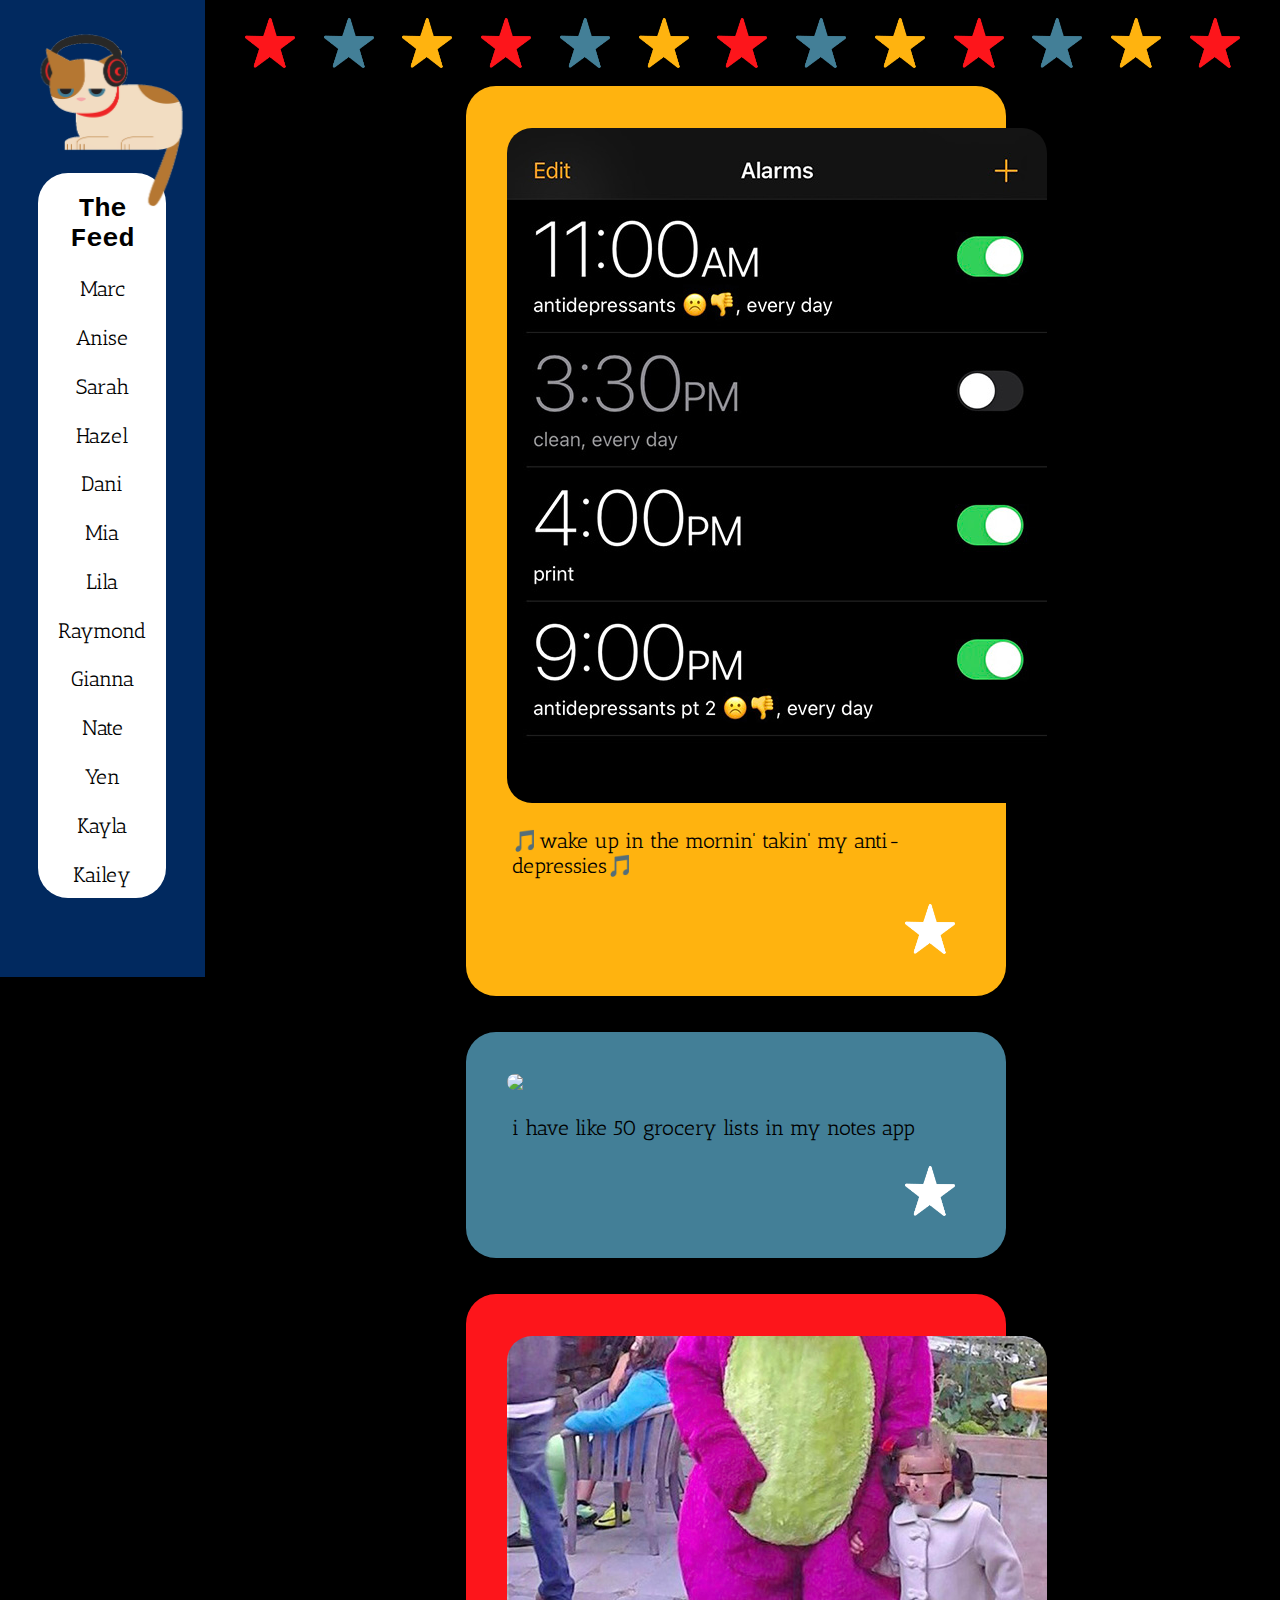
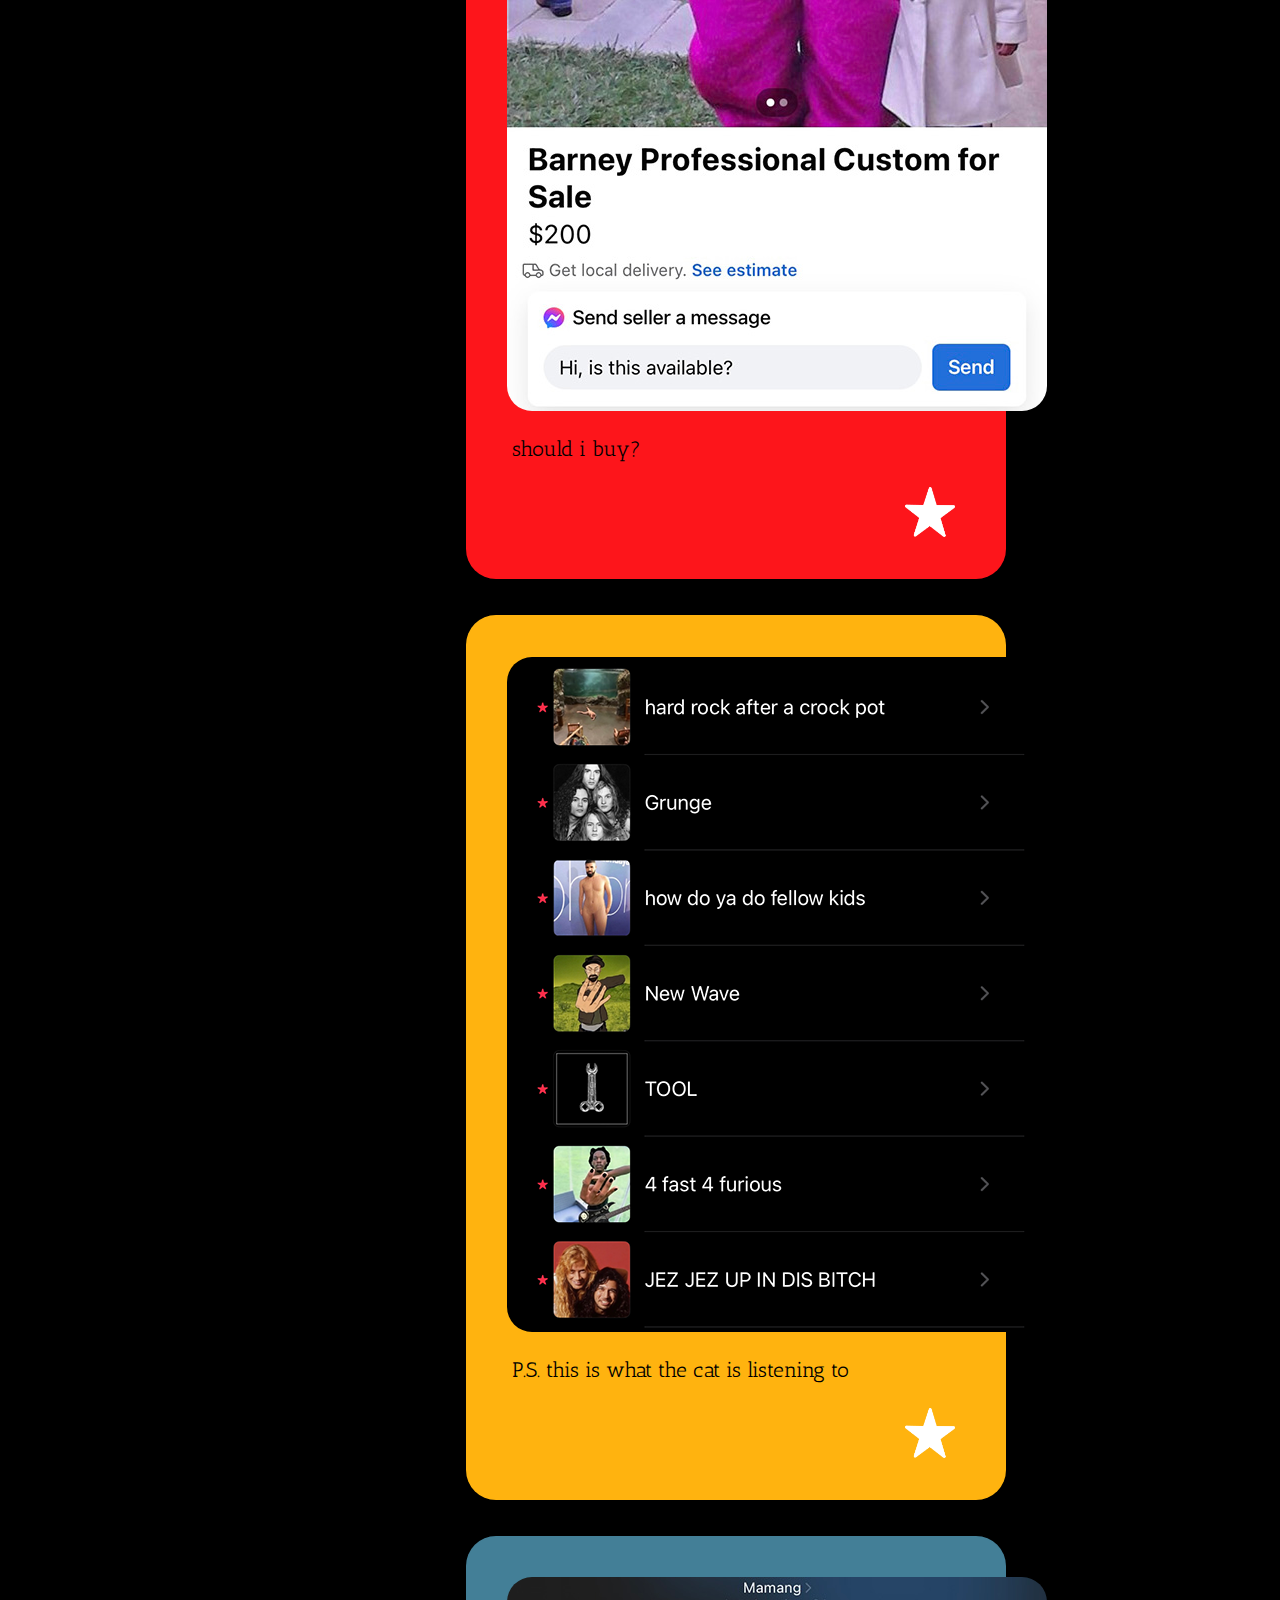
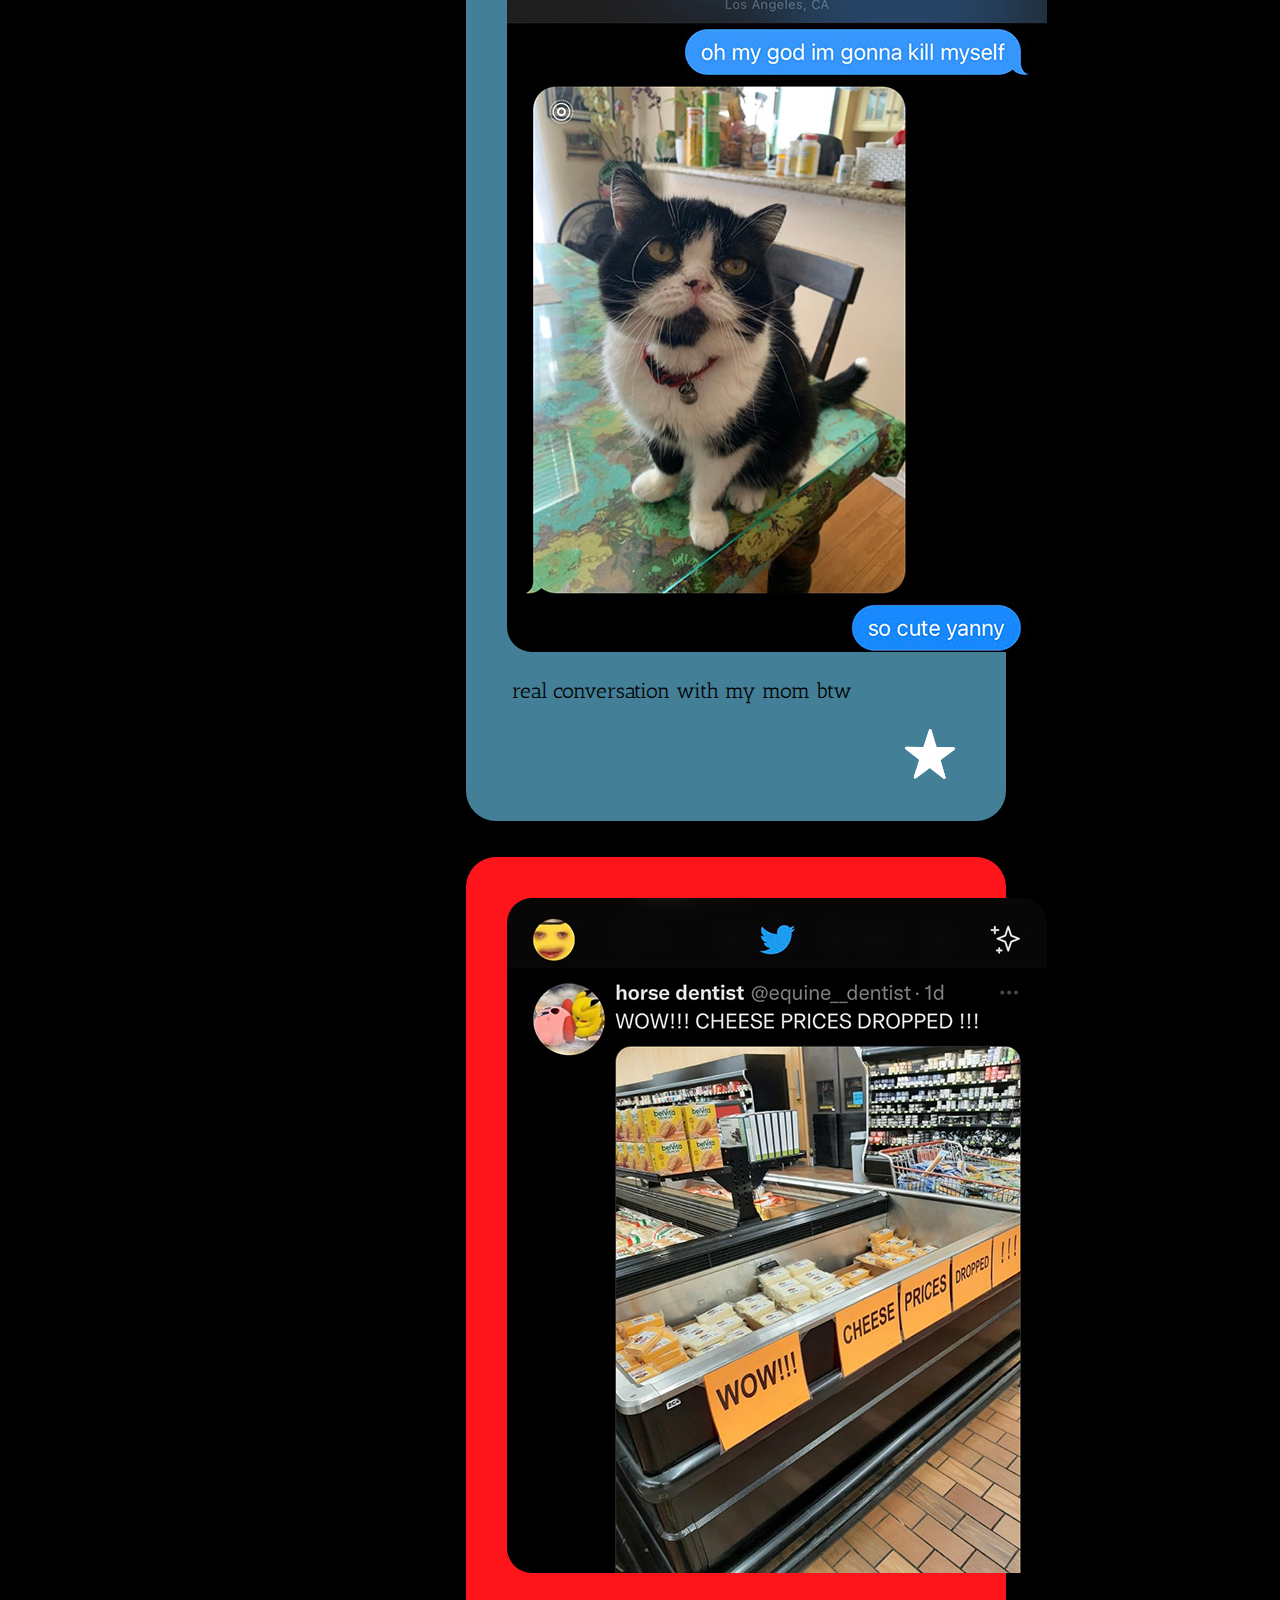
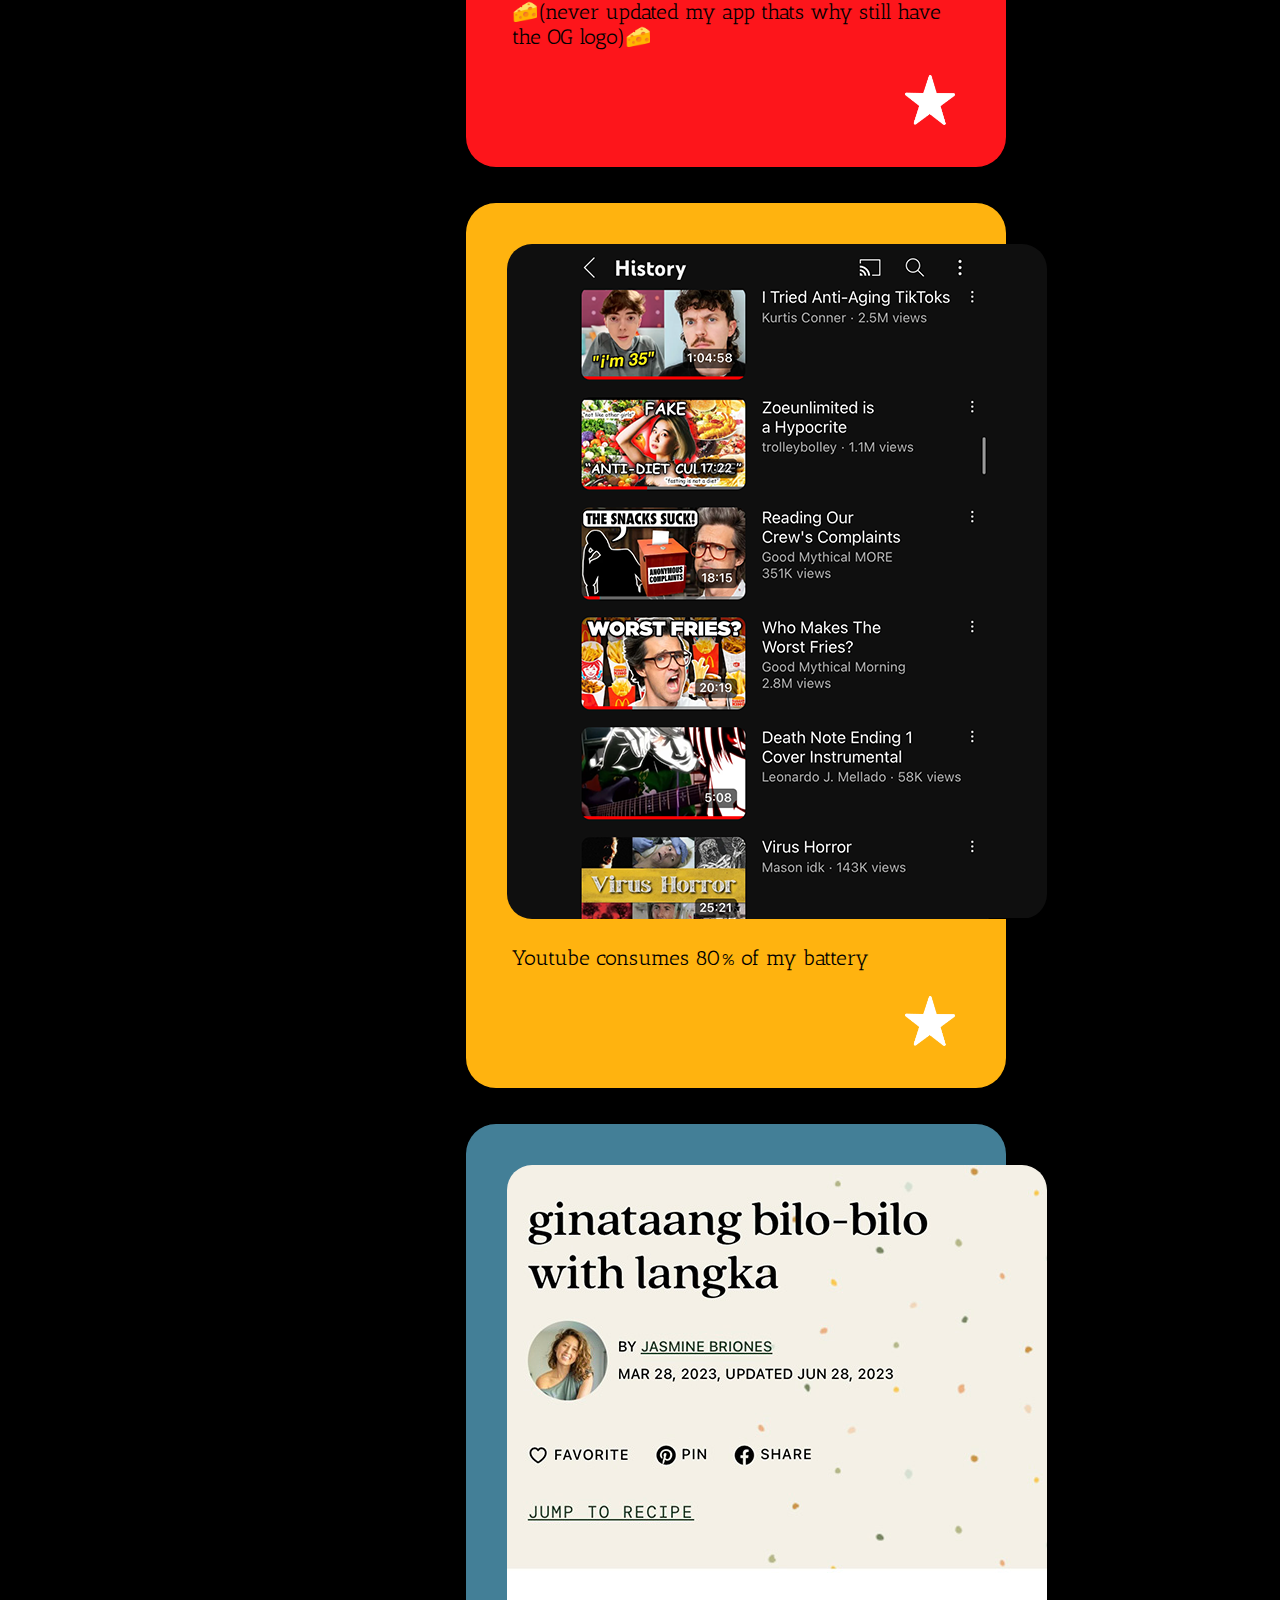
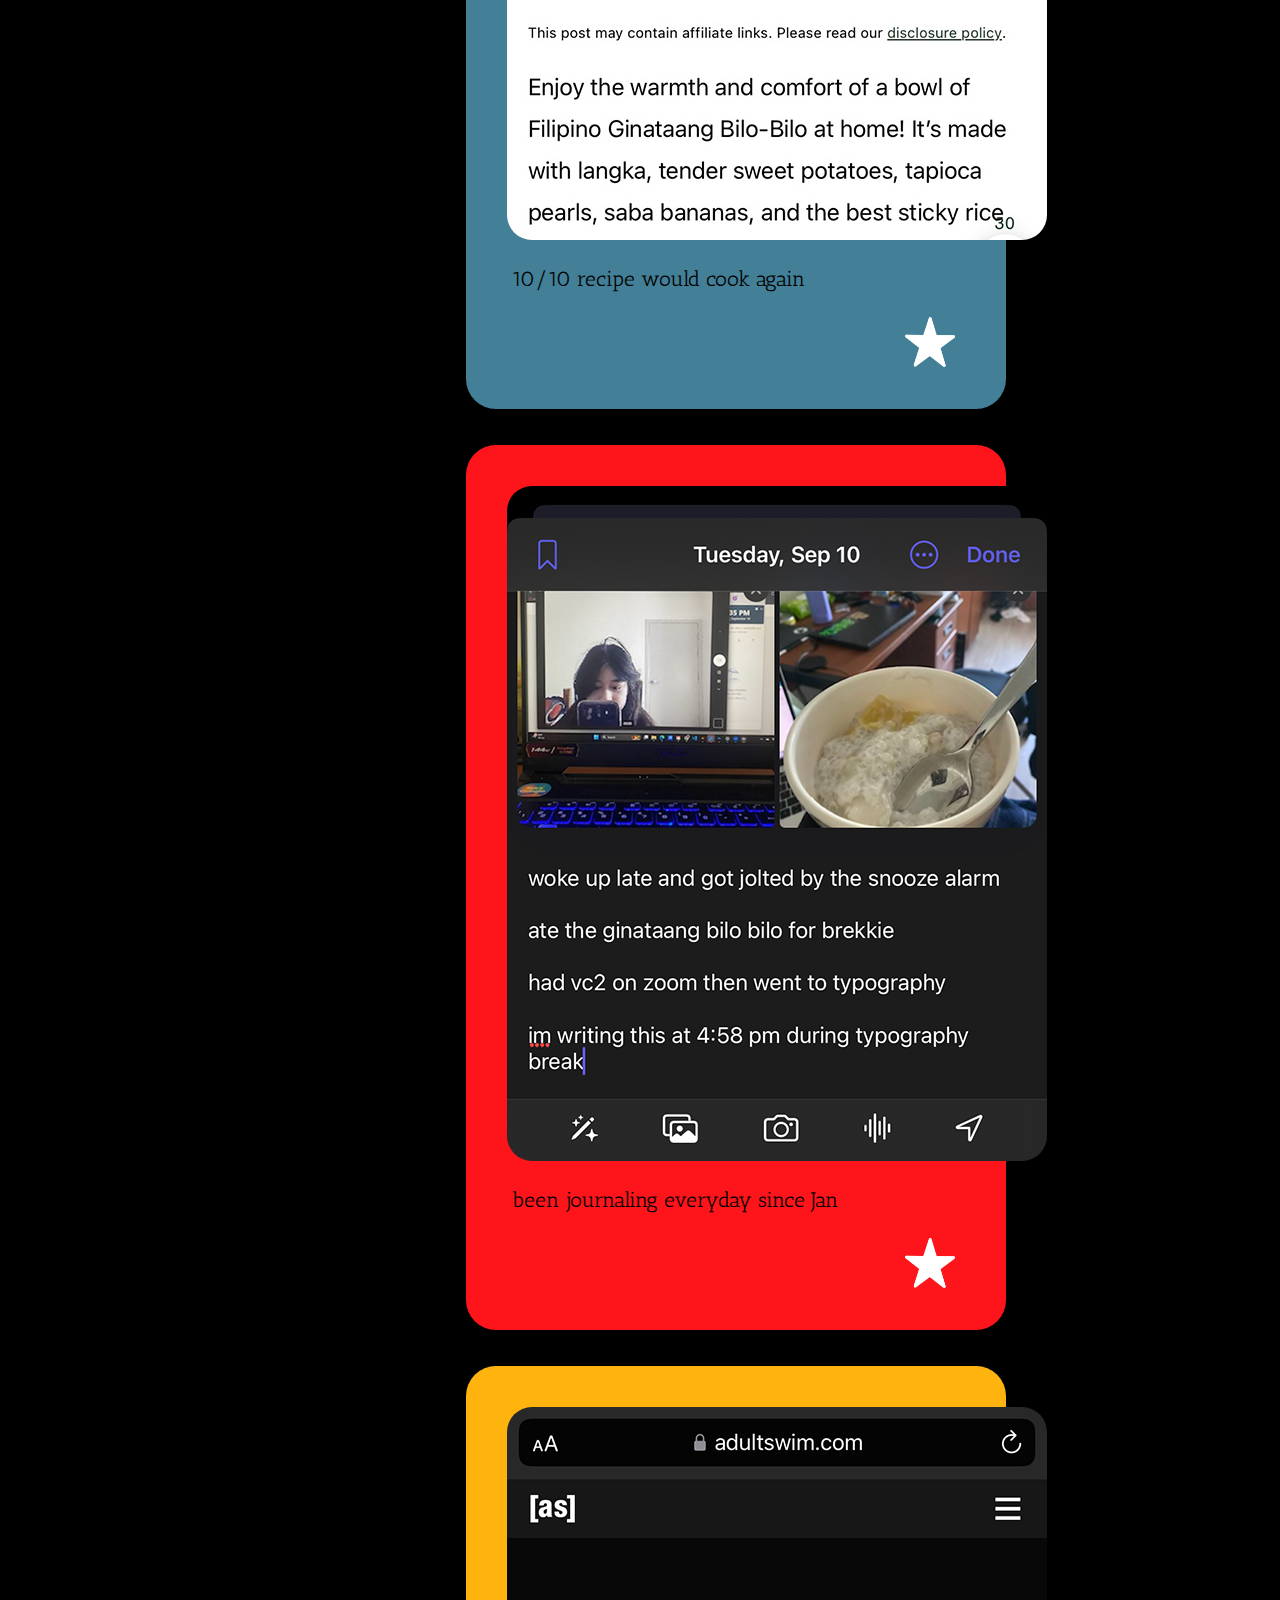
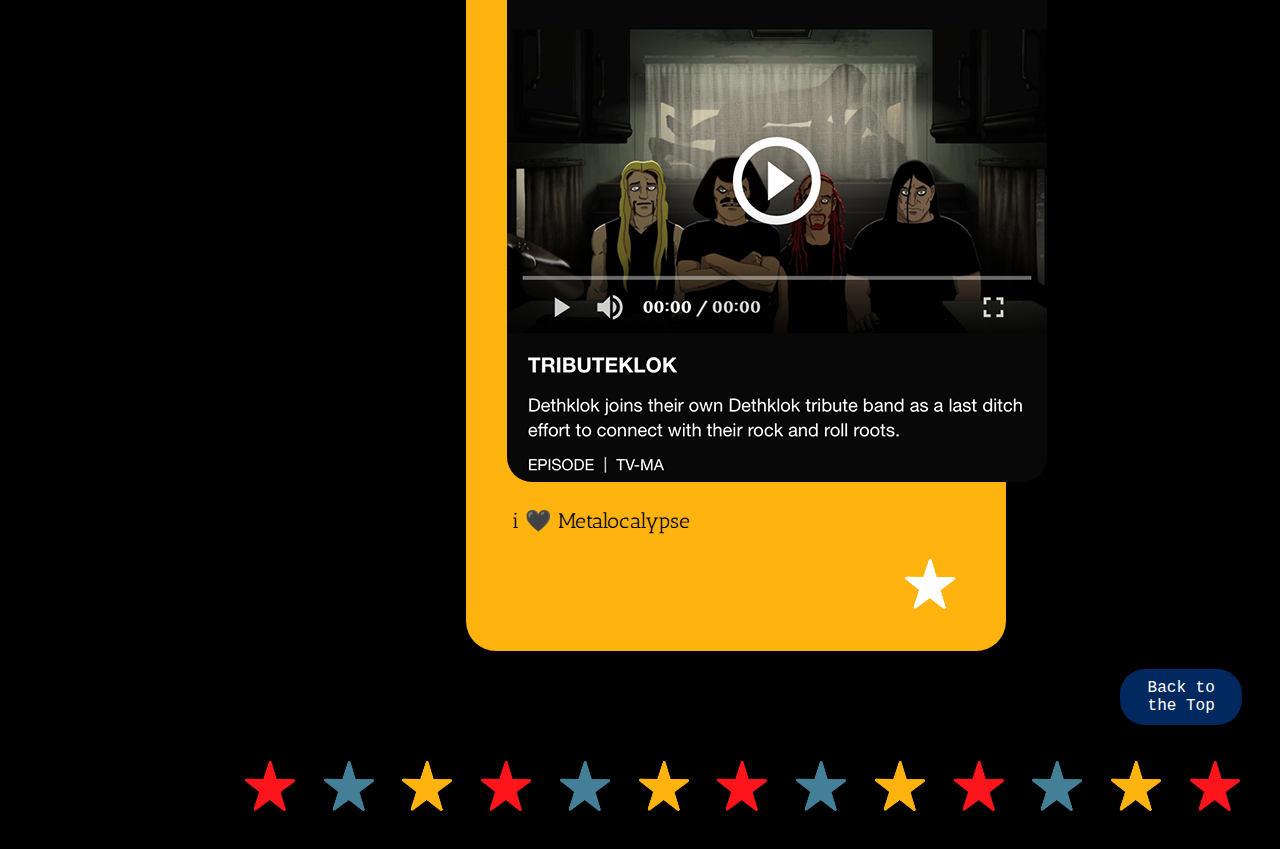
==== thefeed.html @ b9586871 "first commit" ====
<!DOCTYPE html>
<!--[if lt IE 7]>      <html class="no-js lt-ie9 lt-ie8 lt-ie7"> <![endif]-->
<!--[if IE 7]>         <html class="no-js lt-ie9 lt-ie8"> <![endif]-->
<!--[if IE 8]>         <html class="no-js lt-ie9"> <![endif]-->
<!--[if gt IE 8]>      <html class="no-js"> <!--<![endif]-->
<html>
    <head>
        <meta charset="utf-8">
        <meta http-equiv="X-UA-Compatible" content="IE=edge">
        <title>Welcome to the Feed</title>
        <meta name="The Feed Website by Catie" content="">
        <meta name="viewport" content="width=device-width, initial-scale=1">
        <link rel="stylesheet" href="css/style.css">
    </head>
    <body>
        <!-- [if lt IE 7]>
            <p class="browsehappy">You are using an <strong>outdated</strong> browser. Please <a href="#">upgrade your browser</a> to improve your experience.</p>
        <![endif] -->

<!-- TWEAK AND THEN ZIP UP ROOT FOLDER AND EMAIL -->

        <nav>
        <div class="logo">
            <a href="index.html">
            <img src="./img/cat-gif1.gif" width="200px"> 
            <!-- WHY ARE YOU CLIPPED -->
            </a>
        </div>
            <div class="navtext">
                <h1>The Feed</h1>
                <p>Marc</p>
                <p>Anise</p>
                <p>Sarah</p>
                <p>Hazel</p>
                <p>Dani</p>
                <p>Mia</p>
                <p>Lila</p>
                <p>Raymond</p>
                <p>Gianna</p>
                <p>Nate</p>
                <p>Yen</p>
                <p>Kayla</p>
                <p>Kailey</p>
            </div>
            
        </nav>
    <br>
        <header>
            <img src="img/redstar.png" class="stars2" width="50px" height="50px">
            <img src="img/bluestar.png" class="stars2" width="50px" height="50px">
            <img src="img/yellowstar.png" class="stars2" width="50px" height="50px">
            <img src="img/redstar.png" class="stars2" width="50px" height="50px">
            <img src="img/bluestar.png" class="stars2" width="50px" height="50px">
            <img src="img/yellowstar.png" class="stars2" width="50px" height="50px">
            <img src="img/redstar.png" class="stars2" width="50px" height="50px">
            <img src="img/bluestar.png" class="stars2" width="50px" height="50px">
            <img src="img/yellowstar.png" class="stars2" width="50px" height="50px">
            <img src="img/redstar.png" class="stars2" width="50px" height="50px">
            <img src="img/bluestar.png" class="stars2" width="50px" height="50px">
            <img src="img/yellowstar.png" class="stars2" width="50px" height="50px">
            <img src="img/redstar.png" class="stars2" width="50px" height="50px">
        </header>

    
    <br>

        <main>
            
                <section class="alarms">
                    <img src="img/alarms.jpeg">
                    <p>🎵wake up in the mornin' takin' my anti-depressies🎵</p>
                    <img src="img/whitestar.png" class="whitestars">
                </section>
                <br>
                <br>
                <section class="notes">
                    <img src="img/notes.PNG"> 
                    <p>i have like 50 grocery lists in my notes app</p>
                    <img src="img/whitestar.png" class="whitestars">
                </section>
                <br>
                <br>    
                <section class="fb">
                    <img src="img/fb1.PNG">
                    <p>should i buy?</p>
                    <img src="img/whitestar.png" class="whitestars">
                </section>
                <br> 
                <br>   
                <section class="music">
                    <img src="img/music.PNG">
                    <p>P.S. this is what the cat is listening to</p>
                    <img src="img/whitestar.png" class="whitestars">
                </section>
                <br>
                <br>
                <section class="yaya">
                    <img src="img/yaya.jpg">
                    <p>real conversation with my mom btw</p>
                    <img src="img/whitestar.png" class="whitestars">
                </section>
                <br>
                <br>    
                <section class="twt">
                    <img src="img/twt.jpeg">
                    <p>🧀(never updated my app thats why still have the OG logo)🧀</p>
                    <img src="img/whitestar.png" class="whitestars">
                </section>
                <br>
                <br>
                <section class="yt">
                    <img src="img/yt.PNG">
                    <p>Youtube consumes 80% of my battery</p>
                    <img src="img/whitestar.png" class="whitestars">
                </section>
                <br>
                <br>
                <section class="recipe">
                    <img src="img/recipe.jpg">
                    <p>10/10 recipe would cook again</p>
                    <img src="img/whitestar.png" class="whitestars">
                </section>
                <br>
                <br>
                <section class="journal">
                    <img src="img/journal.PNG">
                    <p>been journaling everyday since Jan</p>
                    <img src="img/whitestar.png" class="whitestars" width="50px"height="50px">
                </section>
                <br>
                <br>
                <section class="dethklok">
                    <img src="img/dethklok.PNG">
                    <p>i 🖤 Metalocalypse</p>
                    <img src="img/whitestar.png" class="whitestars">
                </section>

        
        

        </main>
       
        <br>
        <a href="#top" class="topbutton"> Back to the Top</a>
        <br>
        <br>

        <footer>
            <img src="img/redstar.png" class="stars2" width="50px" height="50px">
            <img src="img/bluestar.png" class="stars2" width="50px" height="50px">
            <img src="img/yellowstar.png" class="stars2" width="50px" height="50px">
            <img src="img/redstar.png" class="stars2" width="50px" height="50px">
            <img src="img/bluestar.png" class="stars2" width="50px" height="50px">
            <img src="img/yellowstar.png" class="stars2" width="50px" height="50px">
            <img src="img/redstar.png" class="stars2" width="50px" height="50px">
            <img src="img/bluestar.png" class="stars2" width="50px" height="50px">
            <img src="img/yellowstar.png" class="stars2" width="50px" height="50px">
            <img src="img/redstar.png" class="stars2" width="50px" height="50px">
            <img src="img/bluestar.png" class="stars2" width="50px" height="50px">
            <img src="img/yellowstar.png" class="stars2" width="50px" height="50px">
            <img src="img/redstar.png" class="stars2" width="50px" height="50px">
        </footer>
        <br> -->
         -->
    </body>


</html>
---- css/style.css ----
@import url('https://fonts.googleapis.com/css2?family=Antic+Slab&display=swap');

@import url('https://fonts.googleapis.com/css2?family=Antic+Slab&family=Ubuntu+Mono:ital,wght@0,400;0,700;1,400;1,700&display=swap');

body{
    background-color: black;
    margin: 0 auto;
    max-width: 100%;
}

main{
    margin-left: 25%;
    max-width: 65%;
    display: flex;
    flex-direction: column;
    justify-content: space-around;
    align-items: center;
}

h1{
    font-family: "Ubuntu Mono", monospace;
    text-align: center;
    font-size: 20pt;
}

p{
    font-family: "Antic Slab", serif;
    text-align: center;
    font-size: 16pt;
    padding: 1%;
}


header,footer{
    margin-left: 18%;
    width: 80%;
    display: flex;
    flex-direction: row;
    justify-content: space-around;
}

.stars2{
    border-radius: 0%;
}

.homelogo{
    position: absolute;
    left: 50%;
    top: 50%;
    transform: translate(-50%,-50%)
}

audio{
    position:absolute;
    left: 50%;
    top: 70%;
    transform: translate(-50%, -50%)
}

.logo{
    position: absolute;
    top: -13px;
    left: 5%;
    z-index: 1;
}

nav{
    background-color: #01295F;
    width: 10%;
    padding: 3%;
    height: 100vh;
    position: fixed;
    top: 0px;
    left: 0px;
}

.navtext{
    position: relative;
    top: 15%;
    background-color: white;
    border-radius: 30px;
    padding: 2%;
    height: 80vh; 
    overflow-y: scroll;
}


.alarms,.music,.yt,.dethklok{
    background-color: #FFB30F;

}

.notes,.yaya,.recipe{
    background-color: #437F97;
}

.fb,.twt,.journal{
    background-color: #fd151b;
}


section{
    border-radius: 30px;
    padding: 5%;
    width: 55%;
}

section img{
    border-radius: 25px;
    display: block;
    margin: auto;
}

section p {
    text-align: left;
}


.topbutton {
    color: white;
    font-family: "Ubuntu Mono", monospace;
    text-decoration: none;
    display: flex;
    justify-content: flex-end;
    text-align: center;
    background-color: #01295F;
    padding: 10px;
    border-radius: 25px;
    width: 8%;
    margin-left: 87.5%;
}

.top:hover{
    opacity: 50%;
}


.whitestars{
    text-align: right;
    margin-right: 10px;
    width: 50px;
    height: 50px;
    border-radius: 0%;
}

.whitestars:hover{
    opacity: 50%;
    transform:rotate(-5deg);
}
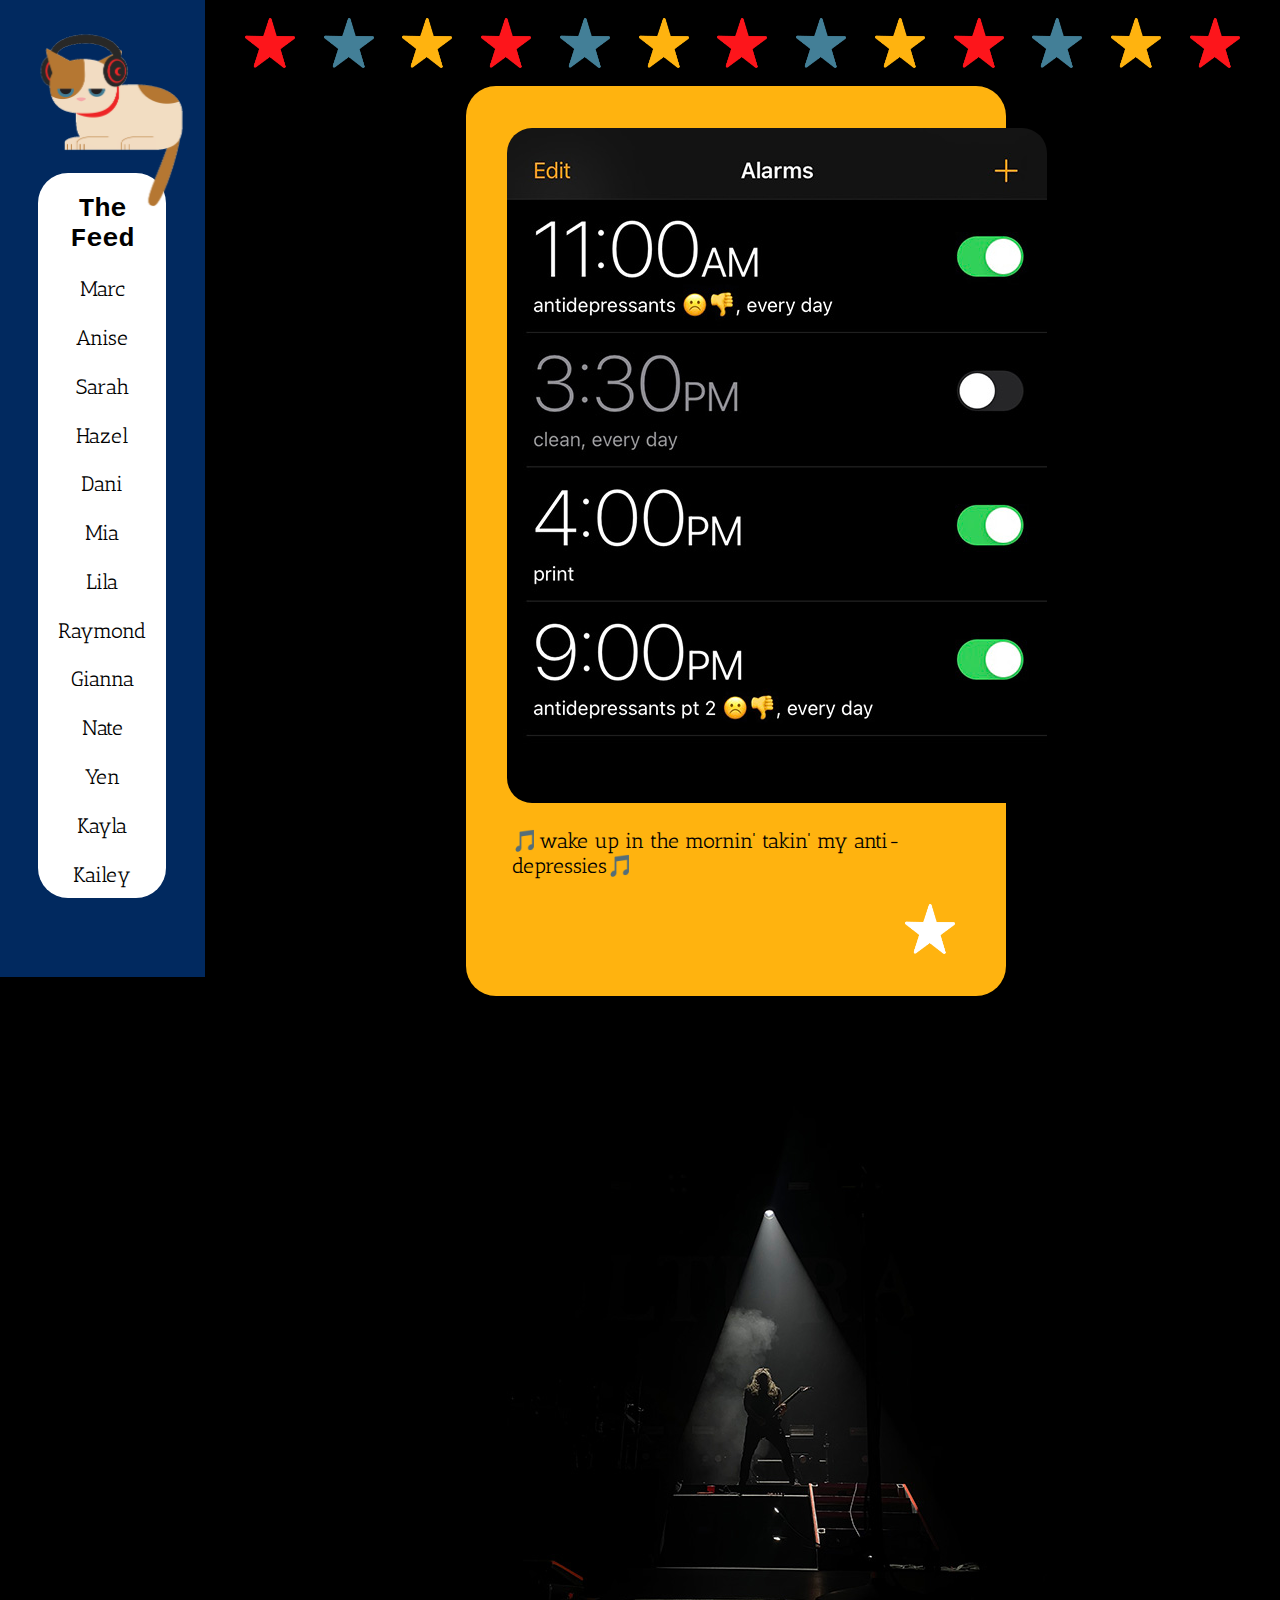
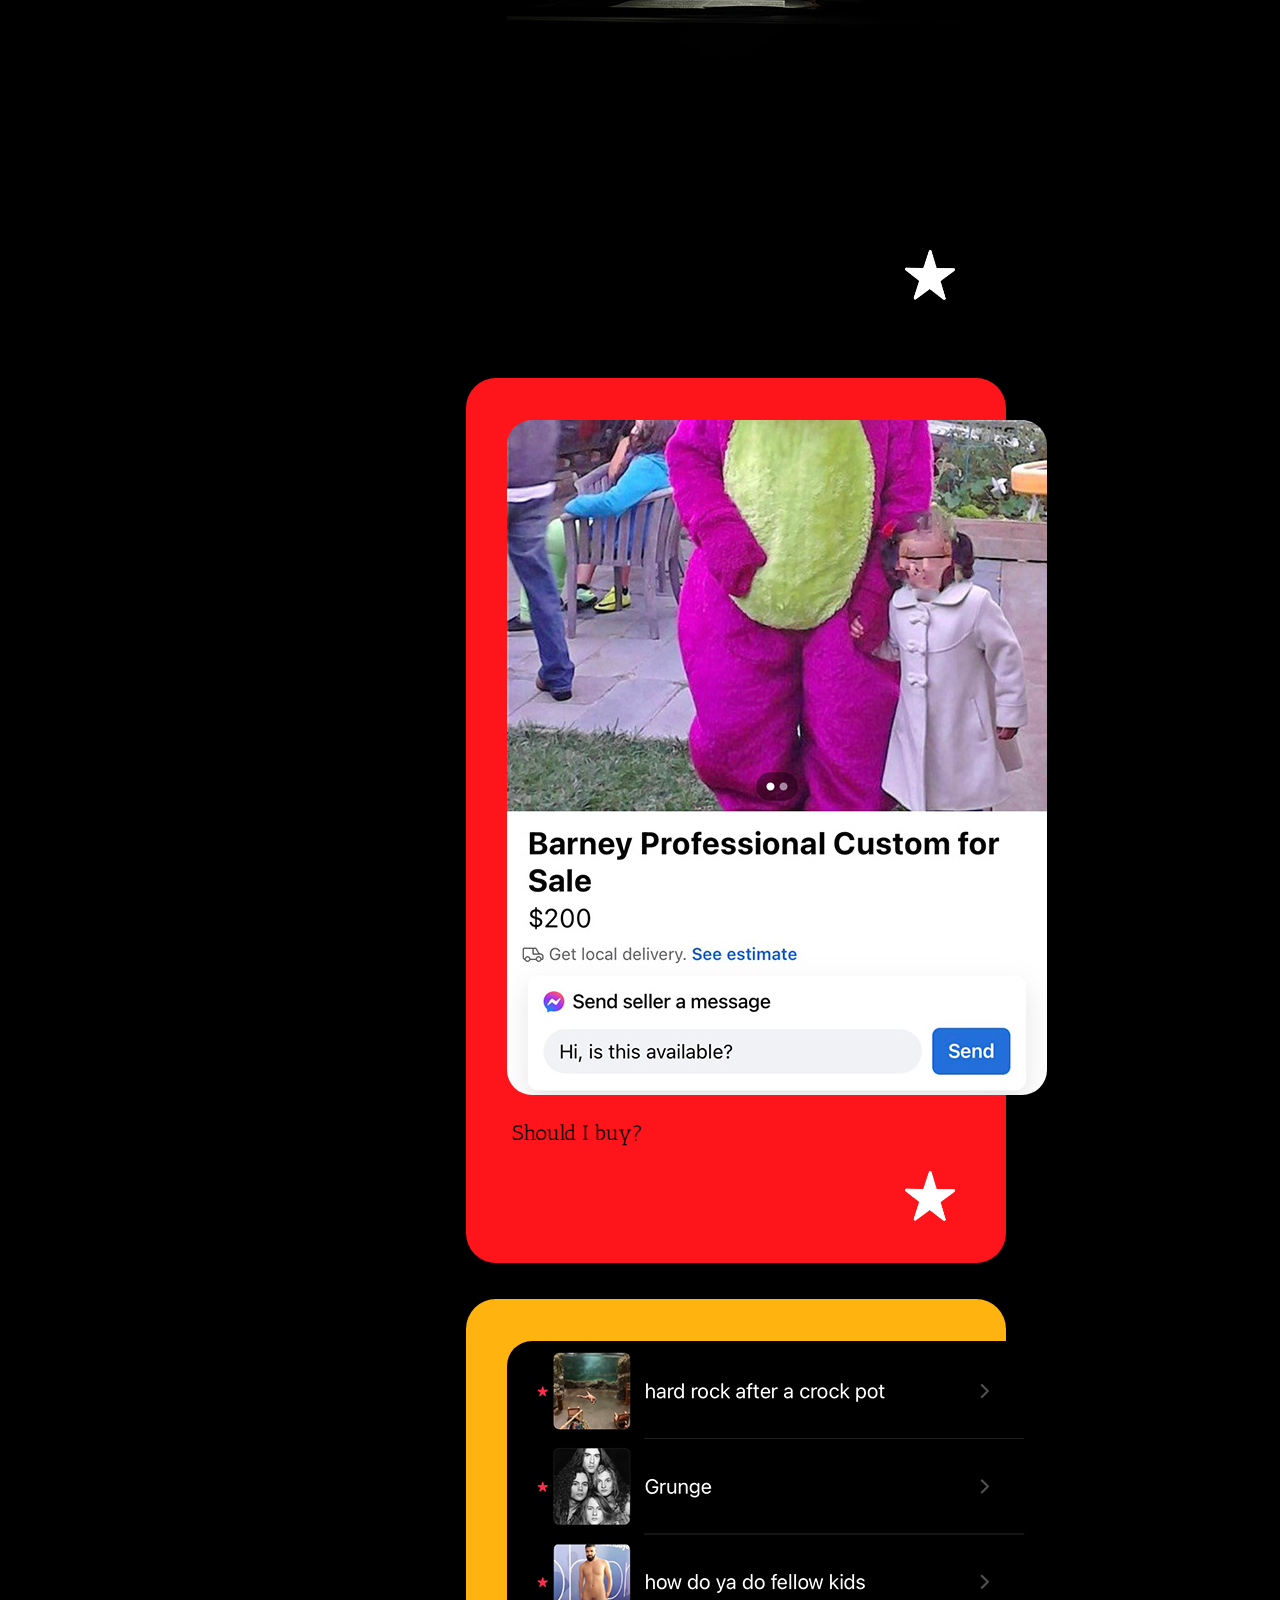
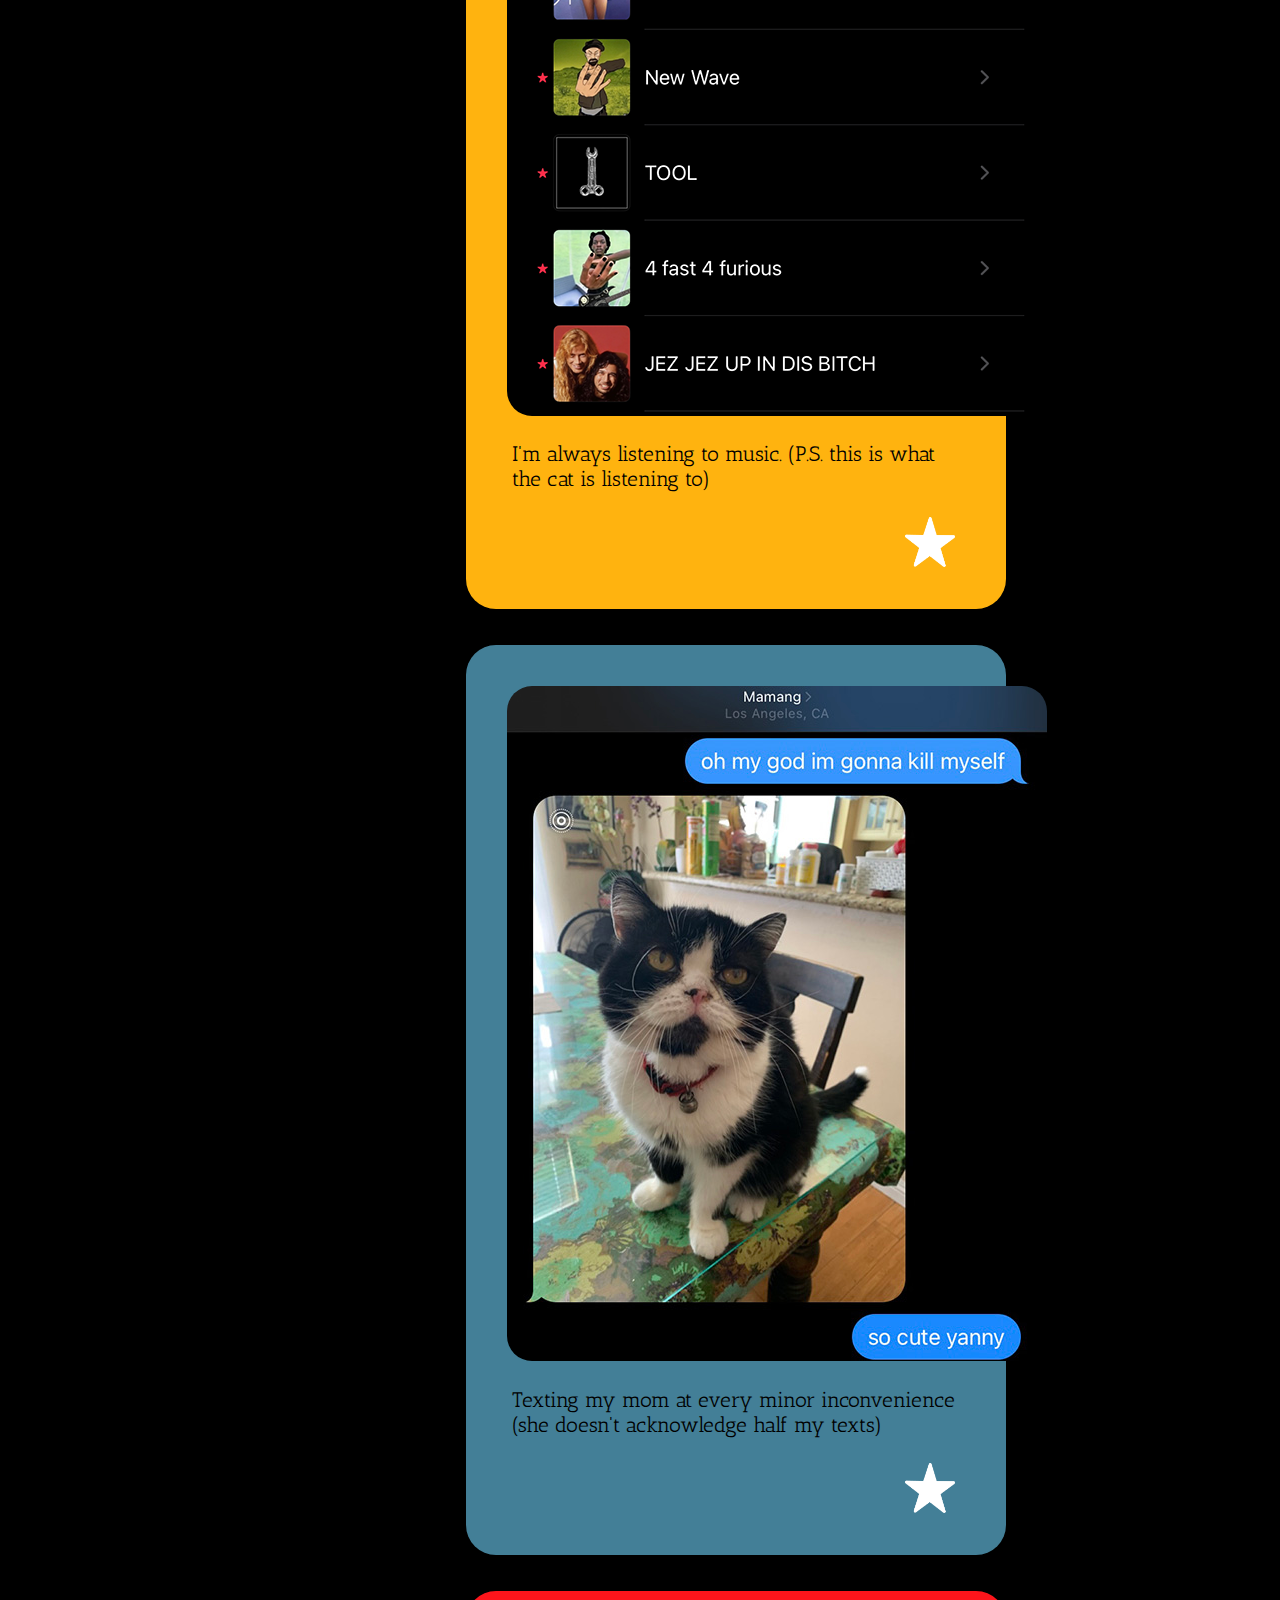
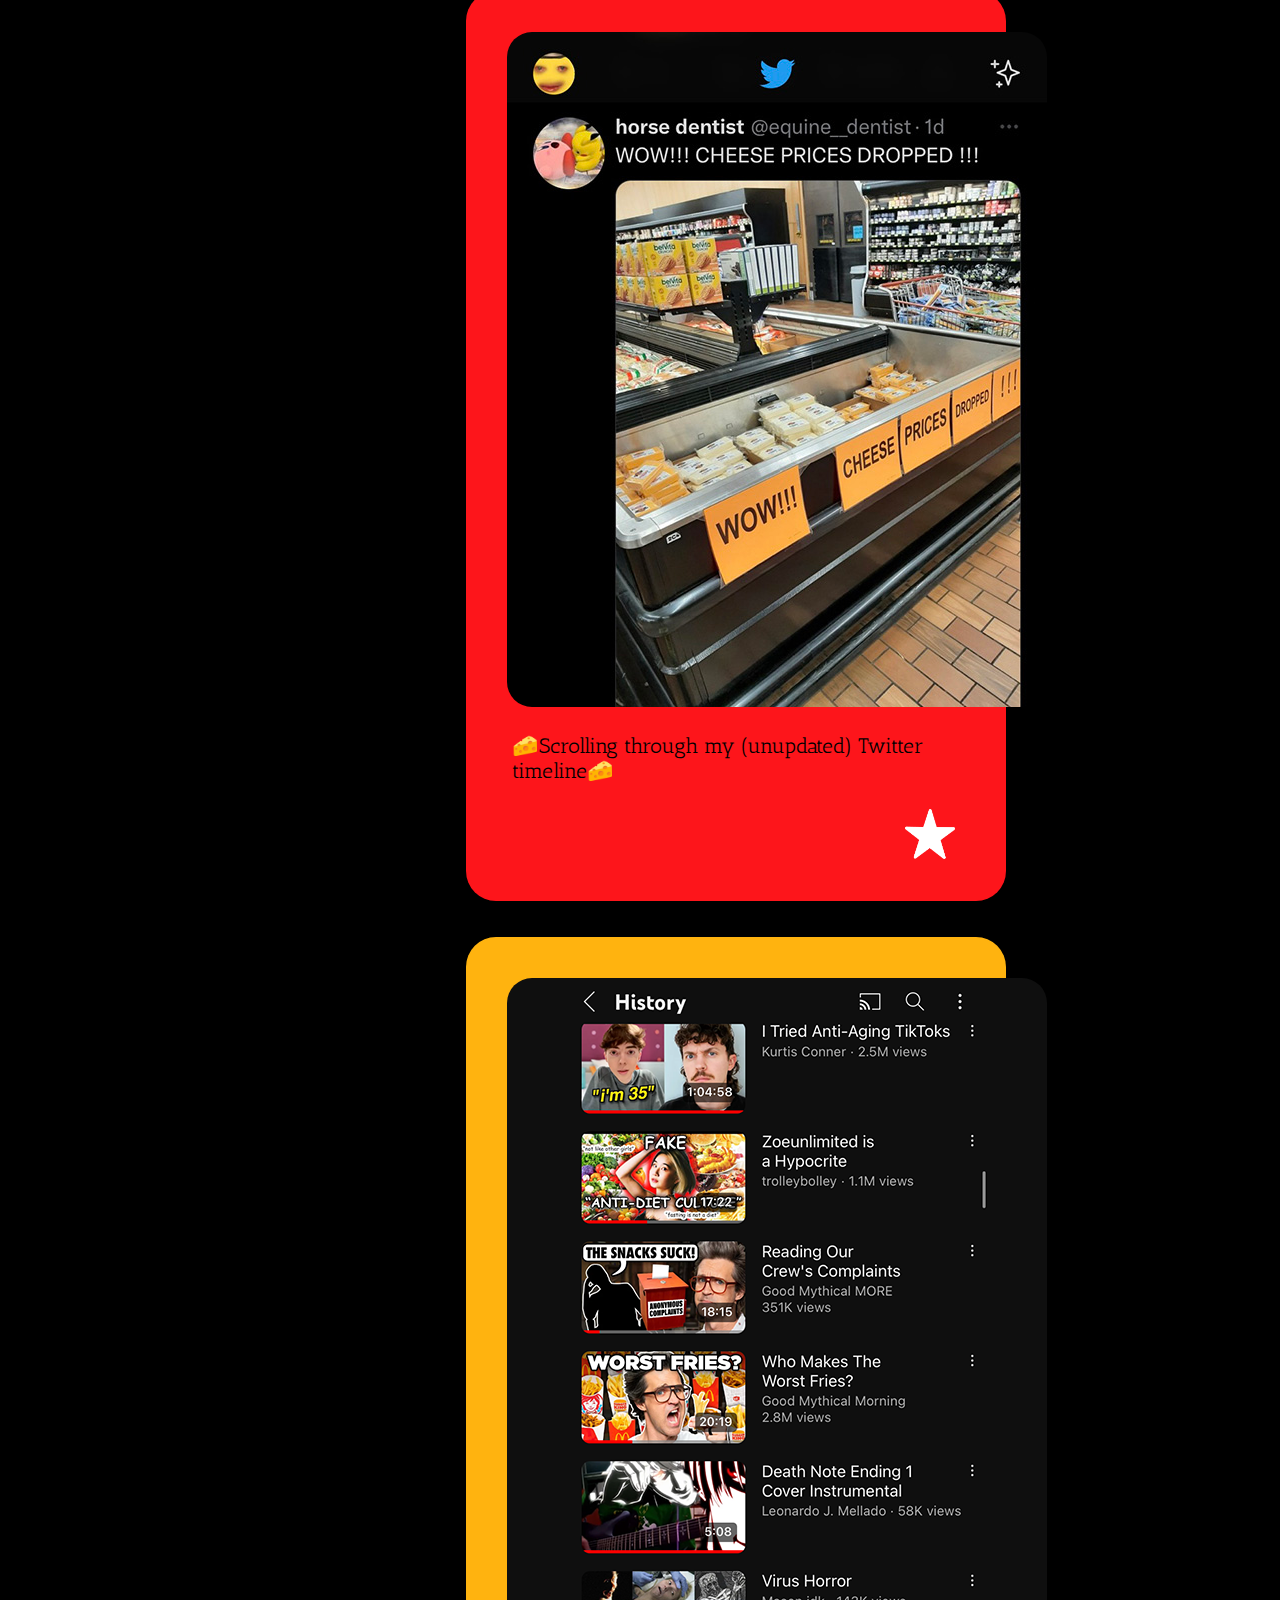
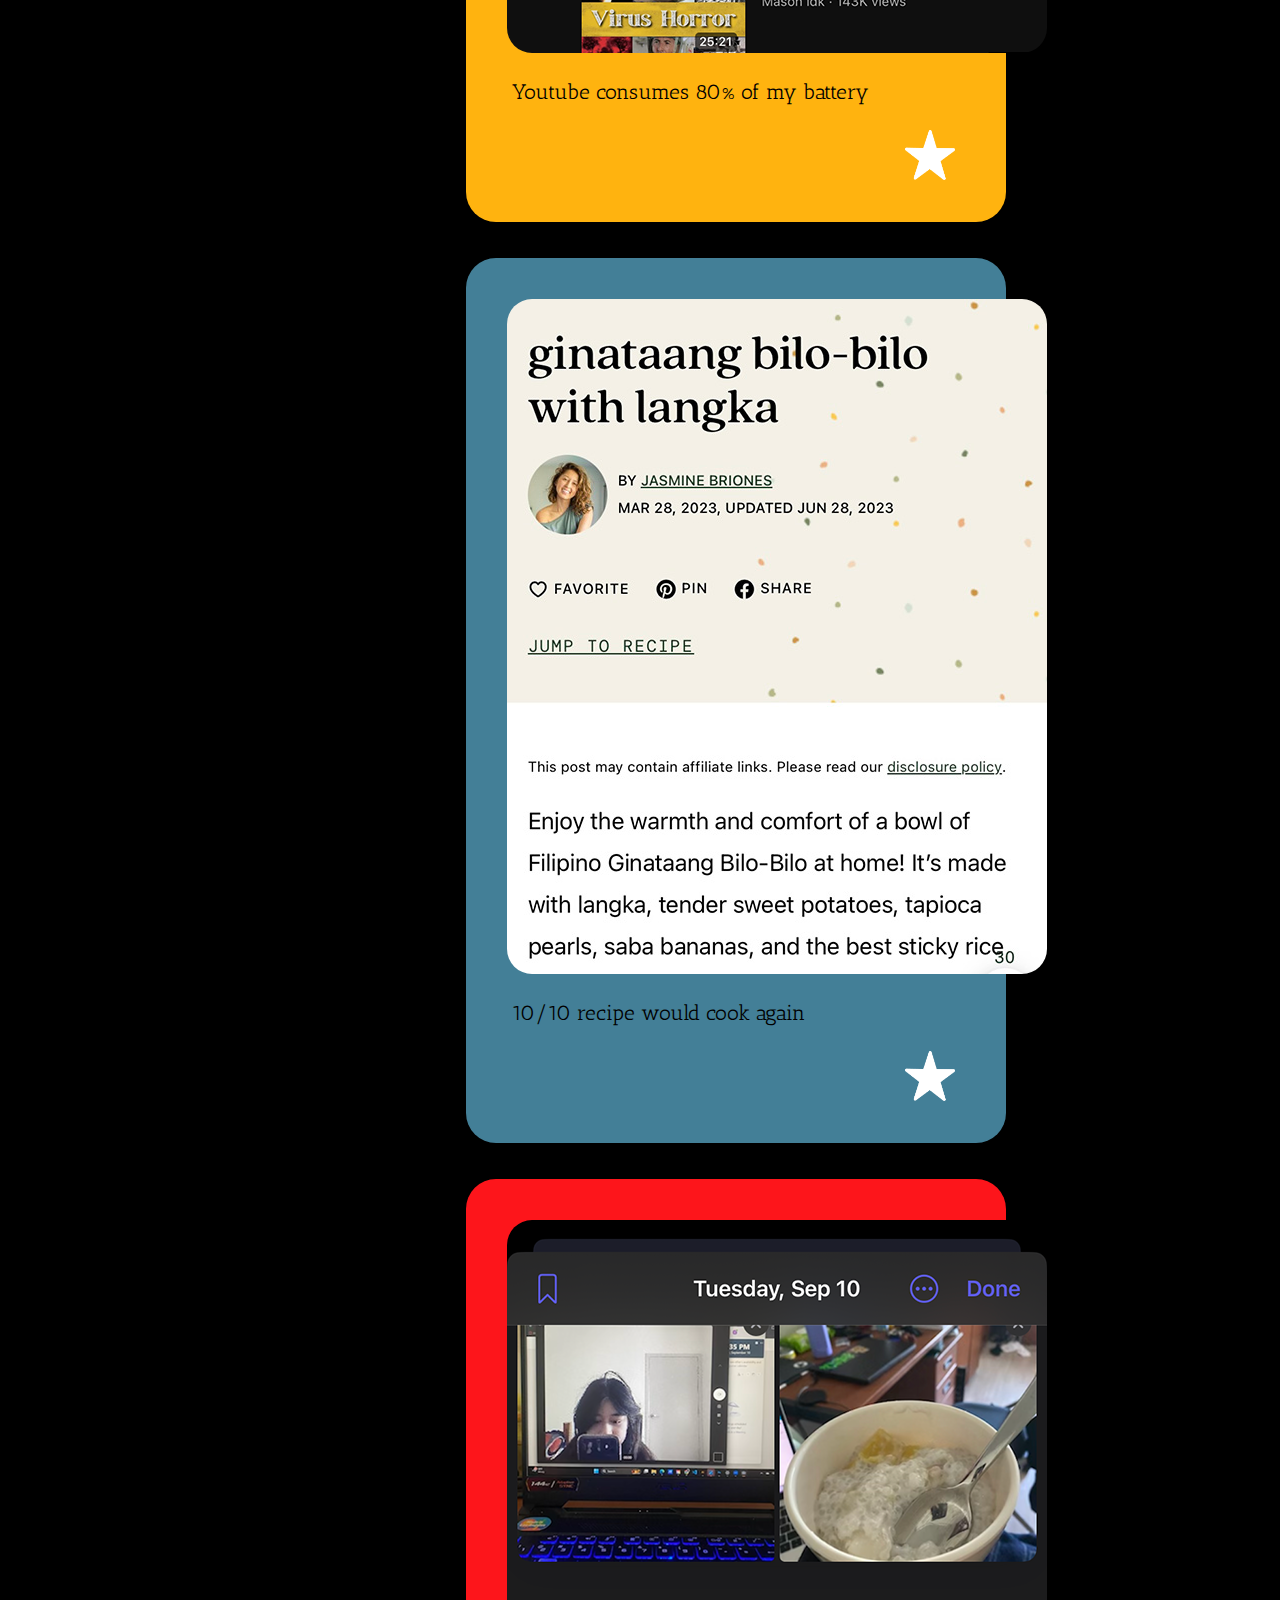
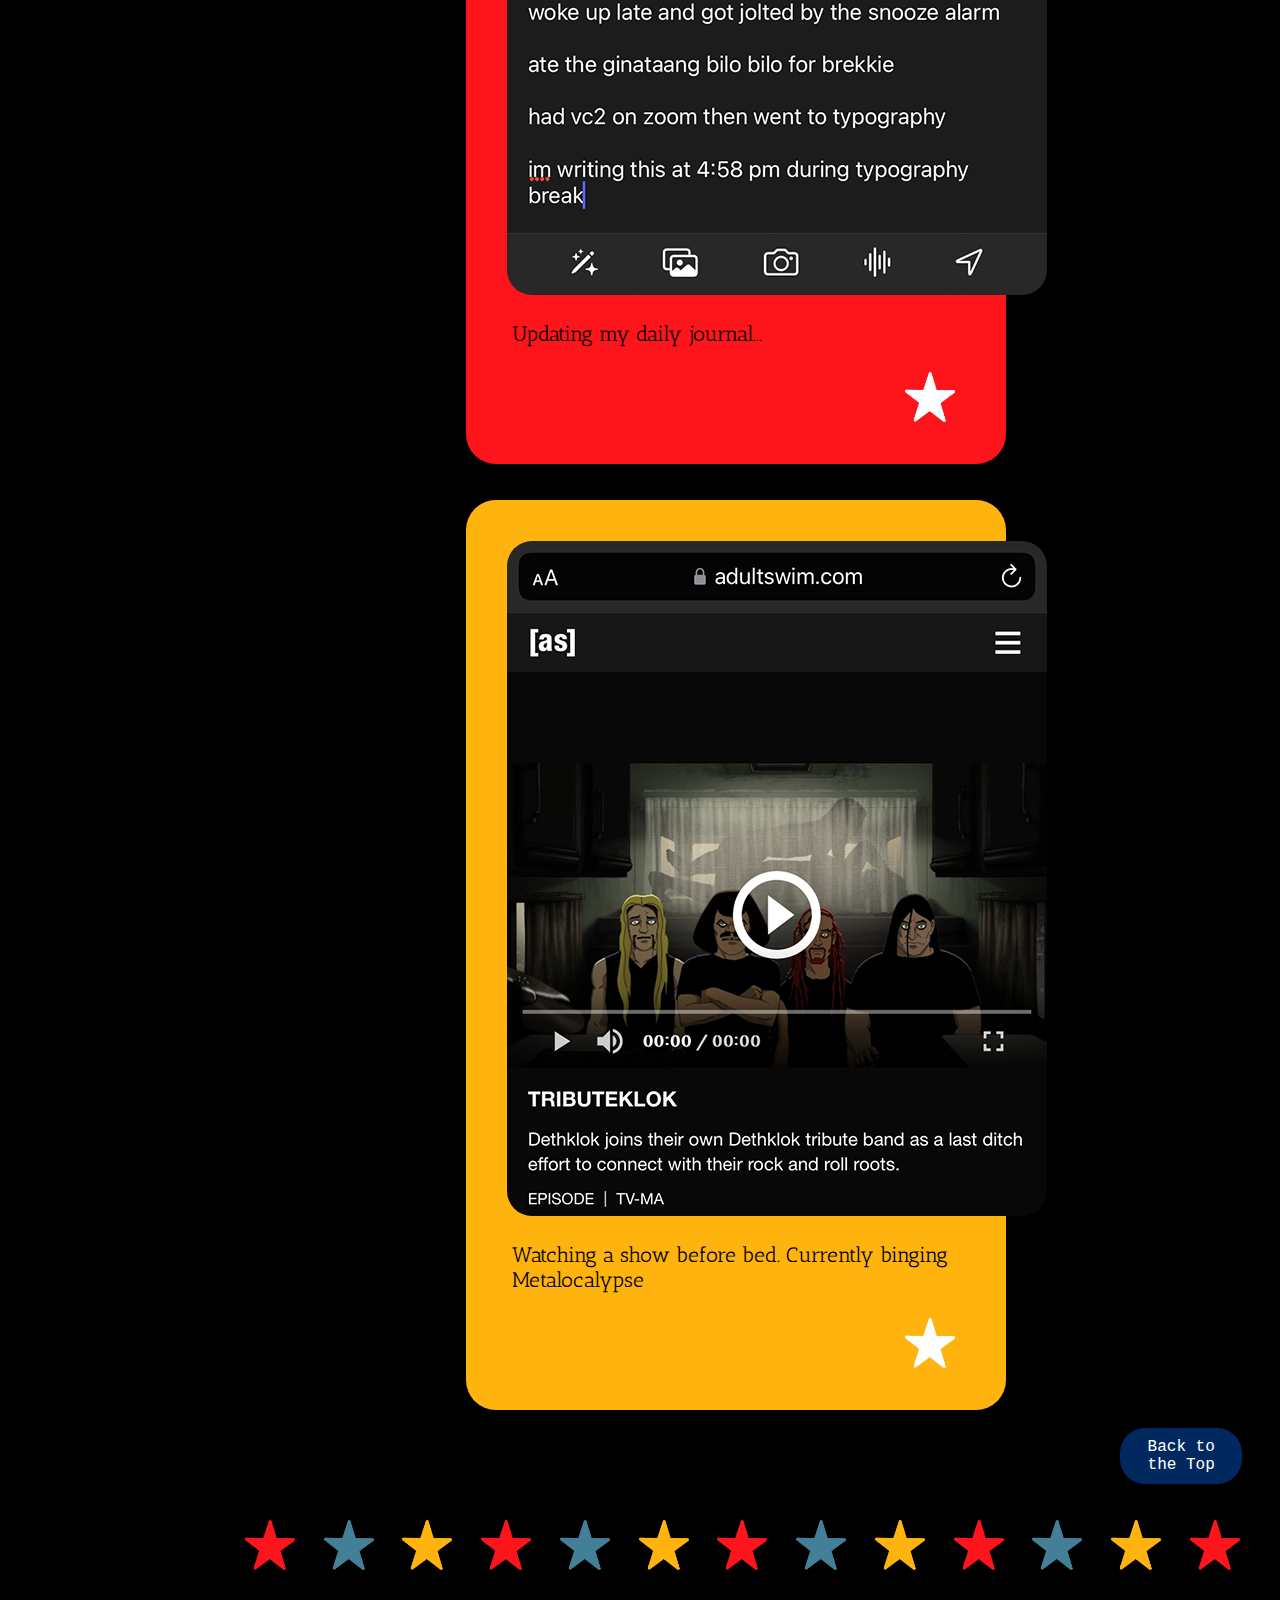
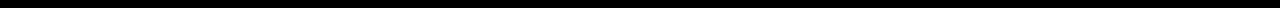
==== commit c049a6df: "Updated feed.html" ====
--- a/thefeed.html
+++ b/thefeed.html
@@ -73,37 +73,37 @@
                 </section>
                 <br>
                 <br>
-                <section class="notes">
-                    <img src="img/notes.PNG"> 
-                    <p>i have like 50 grocery lists in my notes app</p>
+                <section class="concert">
+                    <img src="img/concert.jpeg"> 
+                    <p>The camera app is my favorite app. Look how badass this photo turned out</p>
                     <img src="img/whitestar.png" class="whitestars">
                 </section>
                 <br>
                 <br>    
                 <section class="fb">
                     <img src="img/fb1.PNG">
-                    <p>should i buy?</p>
+                    <p>Should I buy?</p>
                     <img src="img/whitestar.png" class="whitestars">
                 </section>
                 <br> 
                 <br>   
                 <section class="music">
                     <img src="img/music.PNG">
-                    <p>P.S. this is what the cat is listening to</p>
+                    <p>I'm always listening to music. (P.S. this is what the cat is listening to)</p>
                     <img src="img/whitestar.png" class="whitestars">
                 </section>
                 <br>
                 <br>
                 <section class="yaya">
                     <img src="img/yaya.jpg">
-                    <p>real conversation with my mom btw</p>
+                    <p>Texting my mom at every minor inconvenience (she doesn't acknowledge half my texts)</p>
                     <img src="img/whitestar.png" class="whitestars">
                 </section>
                 <br>
                 <br>    
                 <section class="twt">
                     <img src="img/twt.jpeg">
-                    <p>🧀(never updated my app thats why still have the OG logo)🧀</p>
+                    <p>🧀Scrolling through my (unupdated) Twitter timeline🧀</p>
                     <img src="img/whitestar.png" class="whitestars">
                 </section>
                 <br>
@@ -124,14 +124,14 @@
                 <br>
                 <section class="journal">
                     <img src="img/journal.PNG">
-                    <p>been journaling everyday since Jan</p>
+                    <p>Updating my daily journal...</p>
                     <img src="img/whitestar.png" class="whitestars" width="50px"height="50px">
                 </section>
                 <br>
                 <br>
                 <section class="dethklok">
                     <img src="img/dethklok.PNG">
-                    <p>i 🖤 Metalocalypse</p>
+                    <p>Watching a show before bed. Currently binging Metalocalypse</p>
                     <img src="img/whitestar.png" class="whitestars">
                 </section>
 
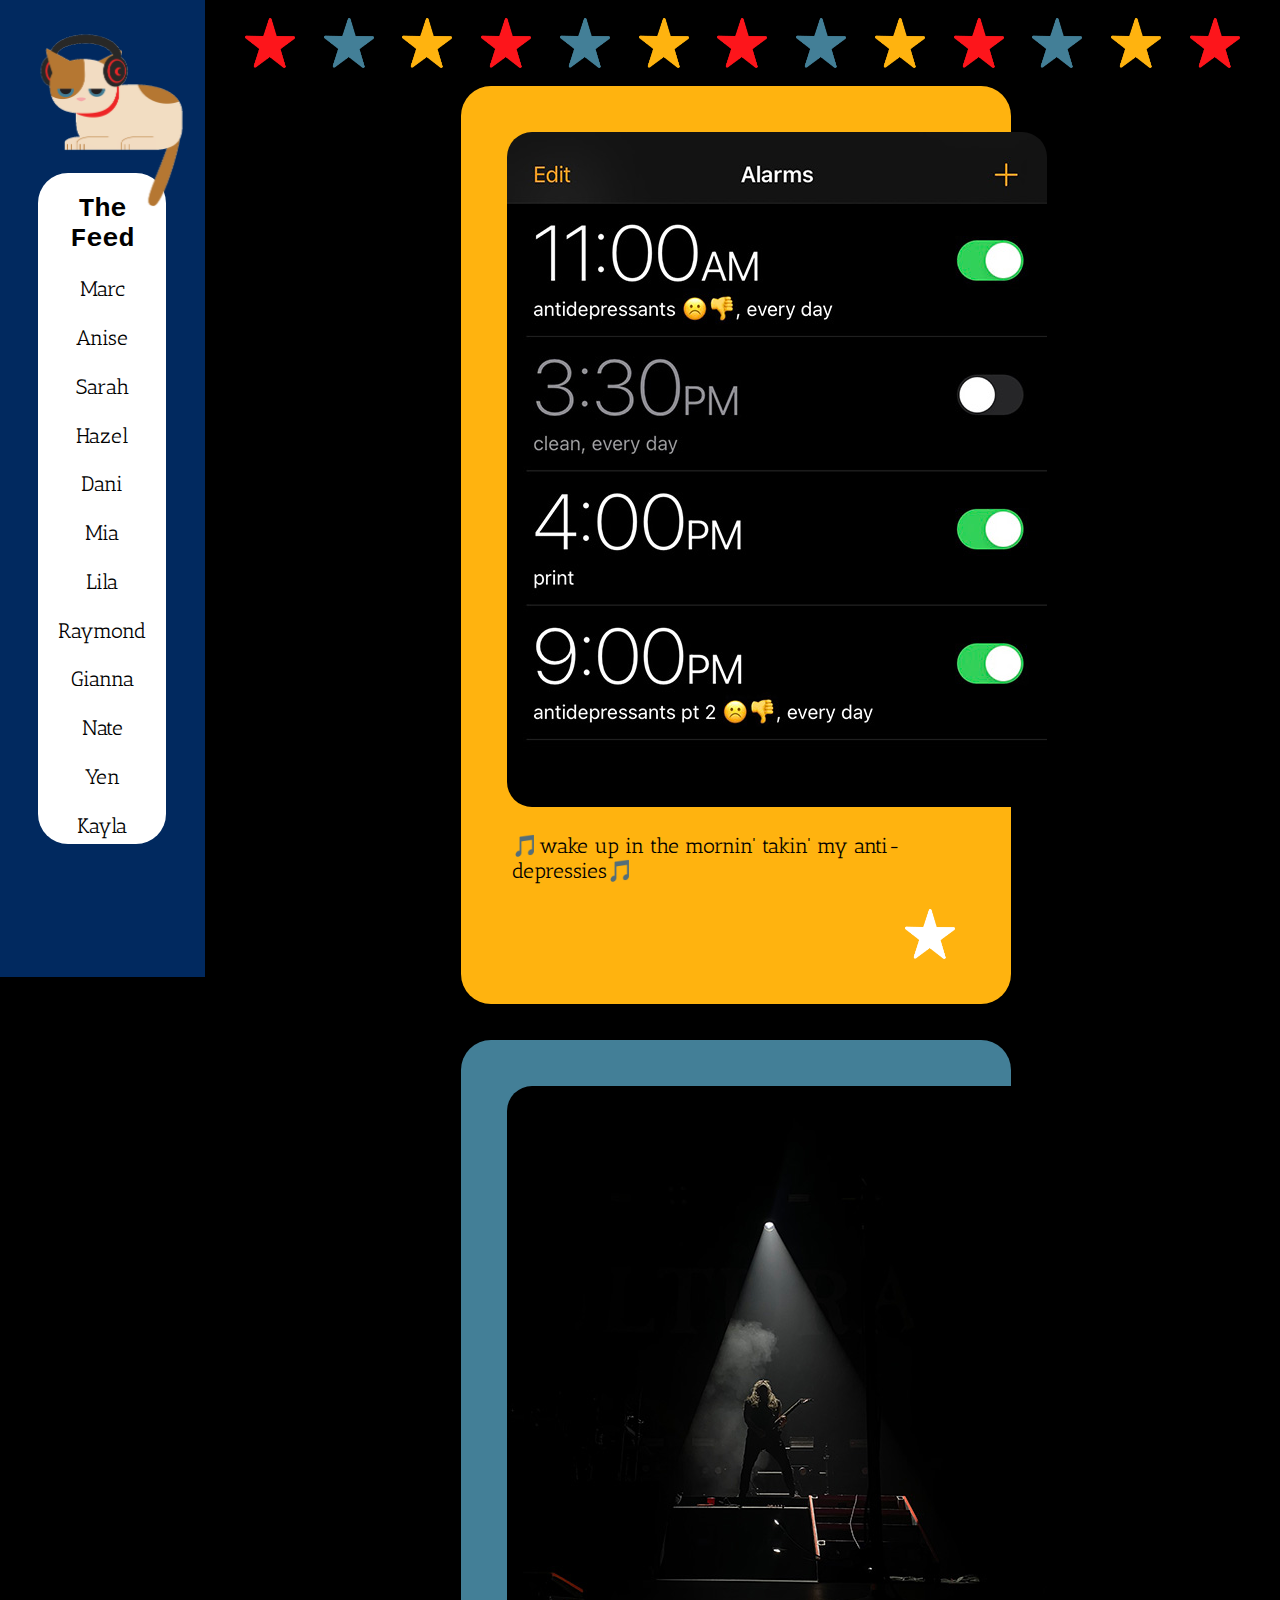
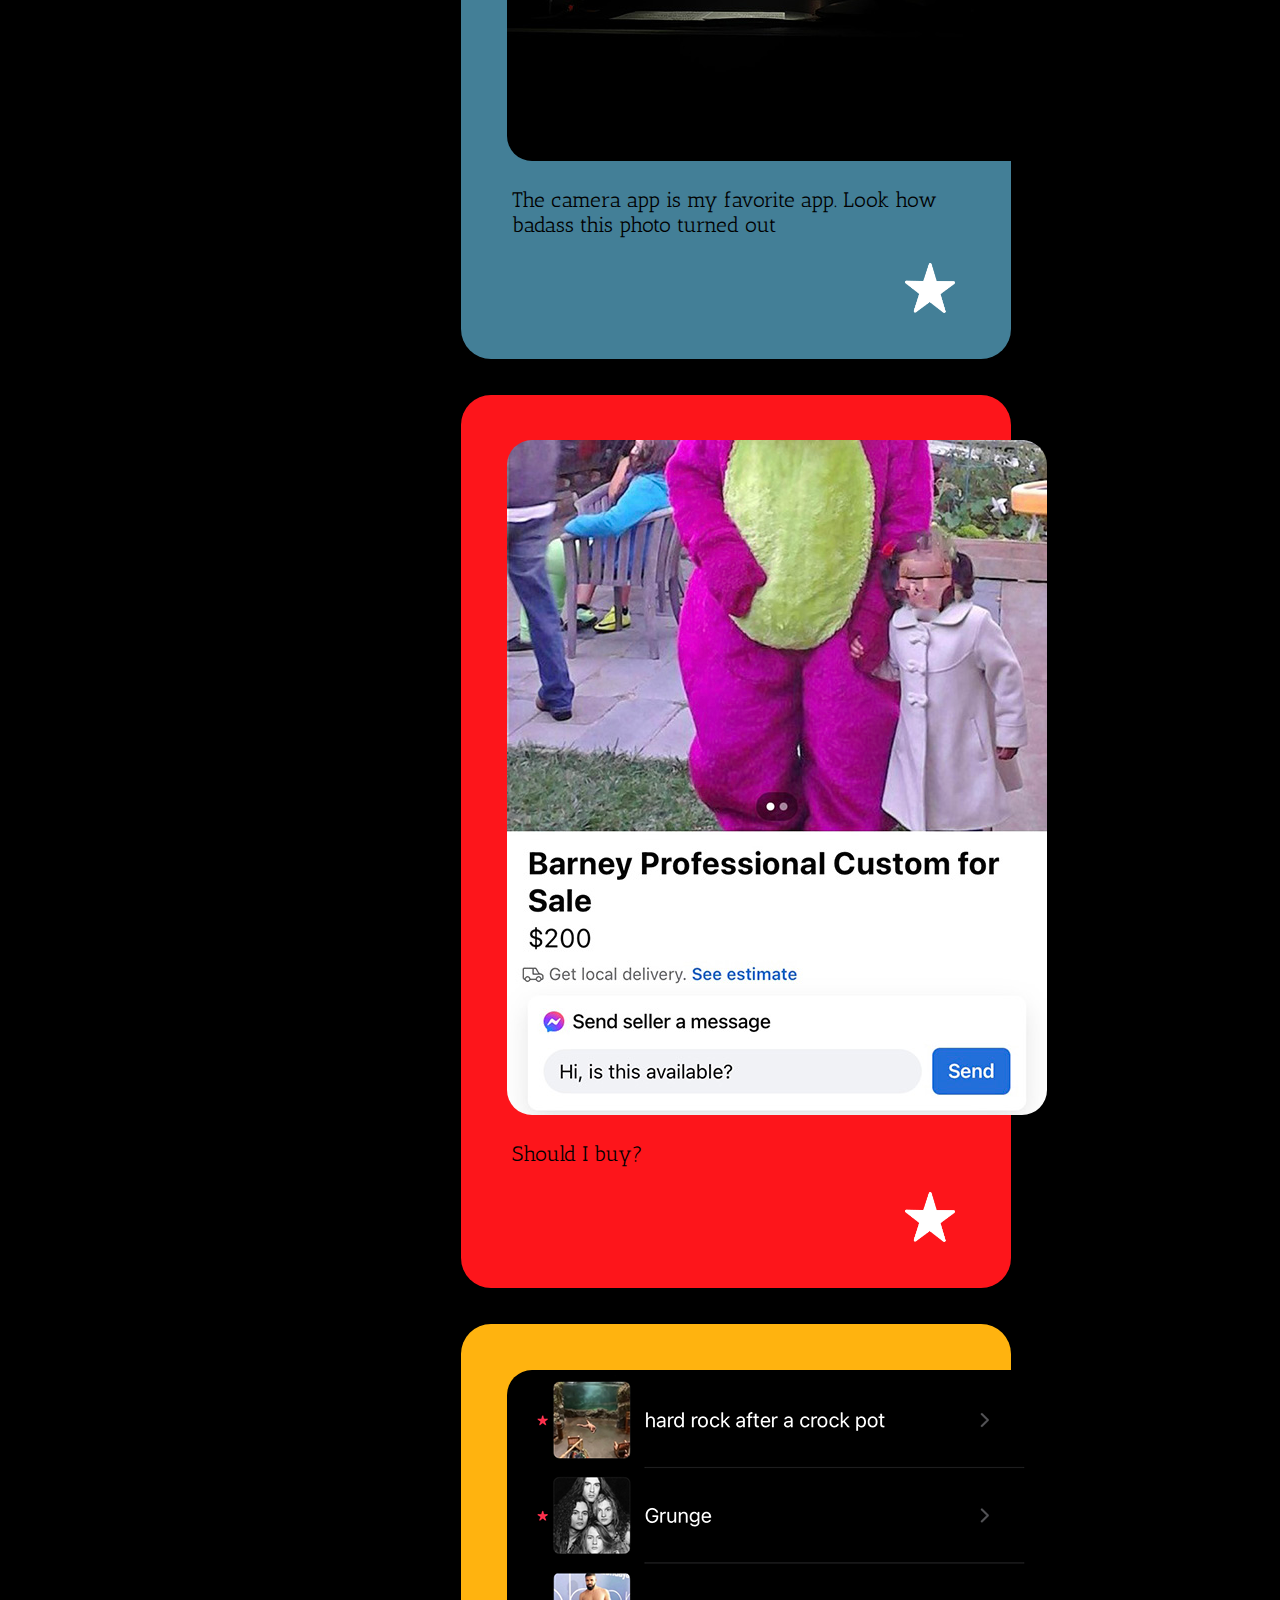
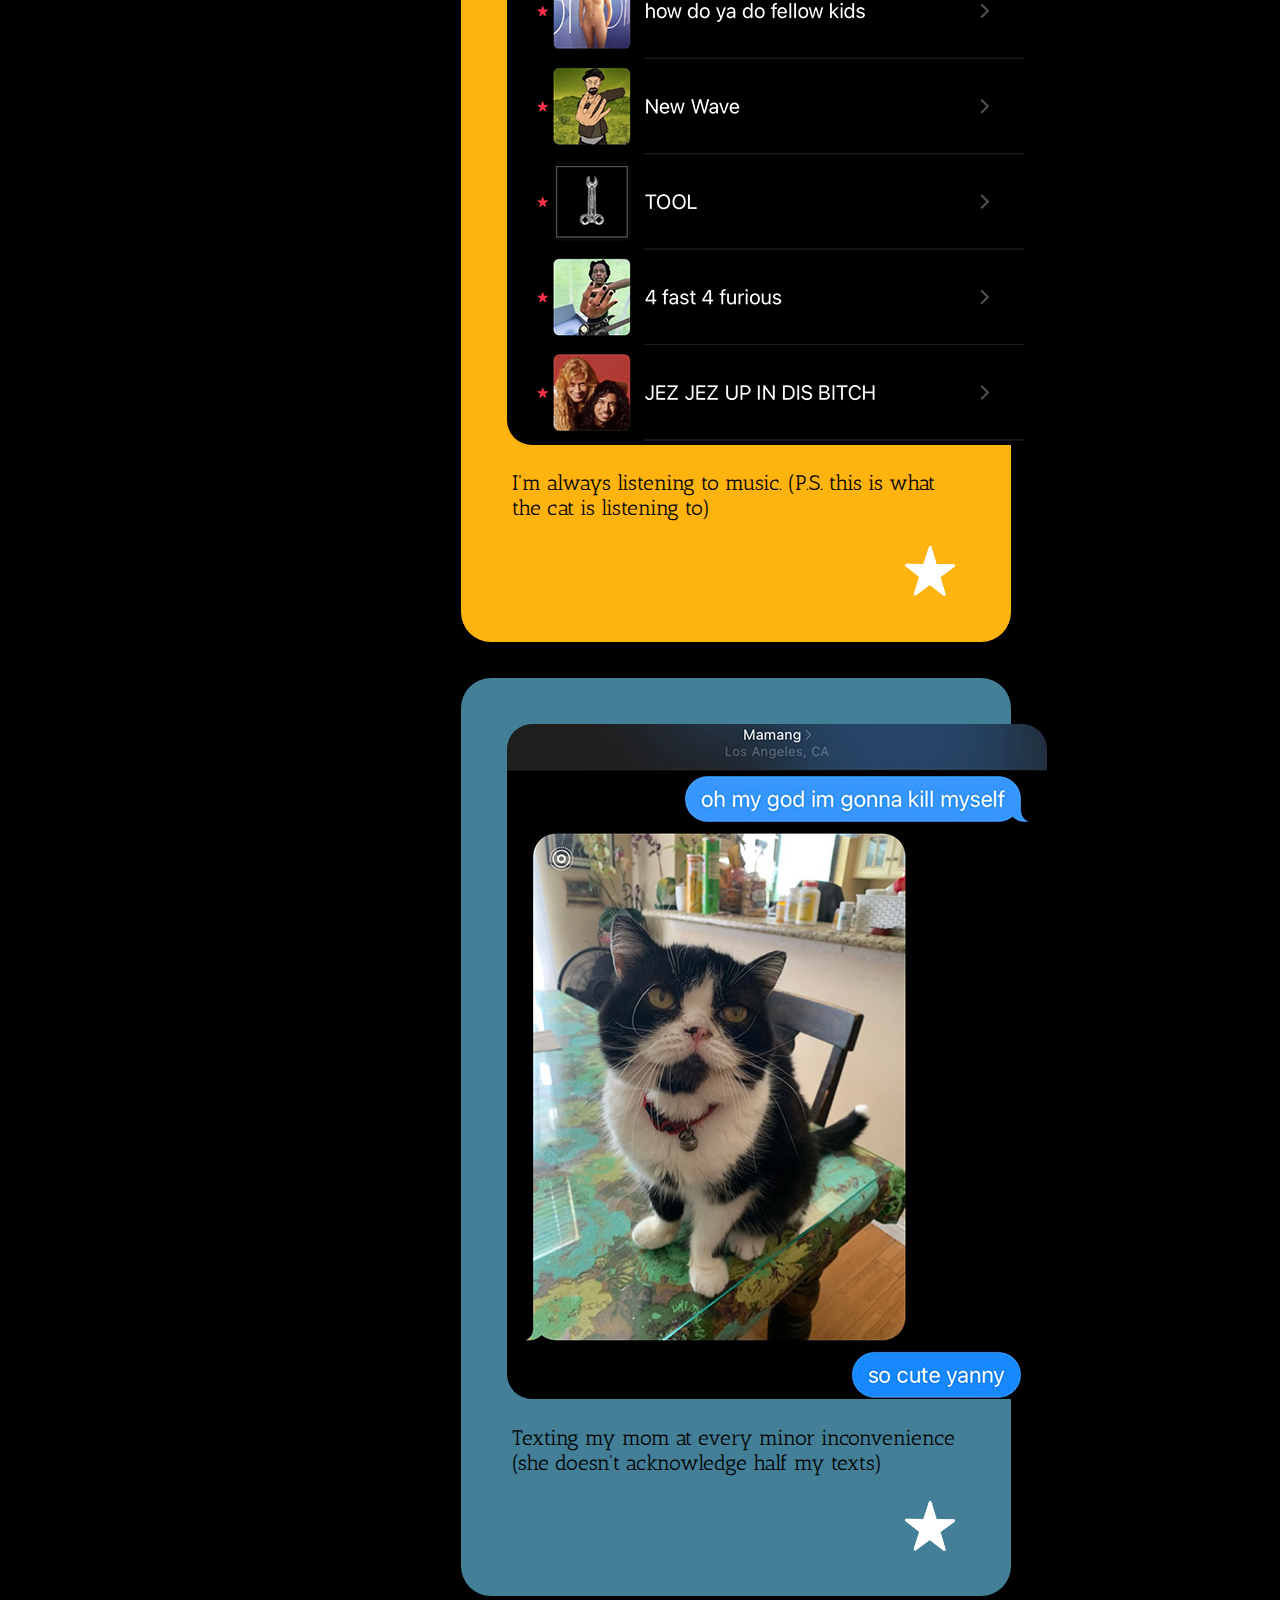
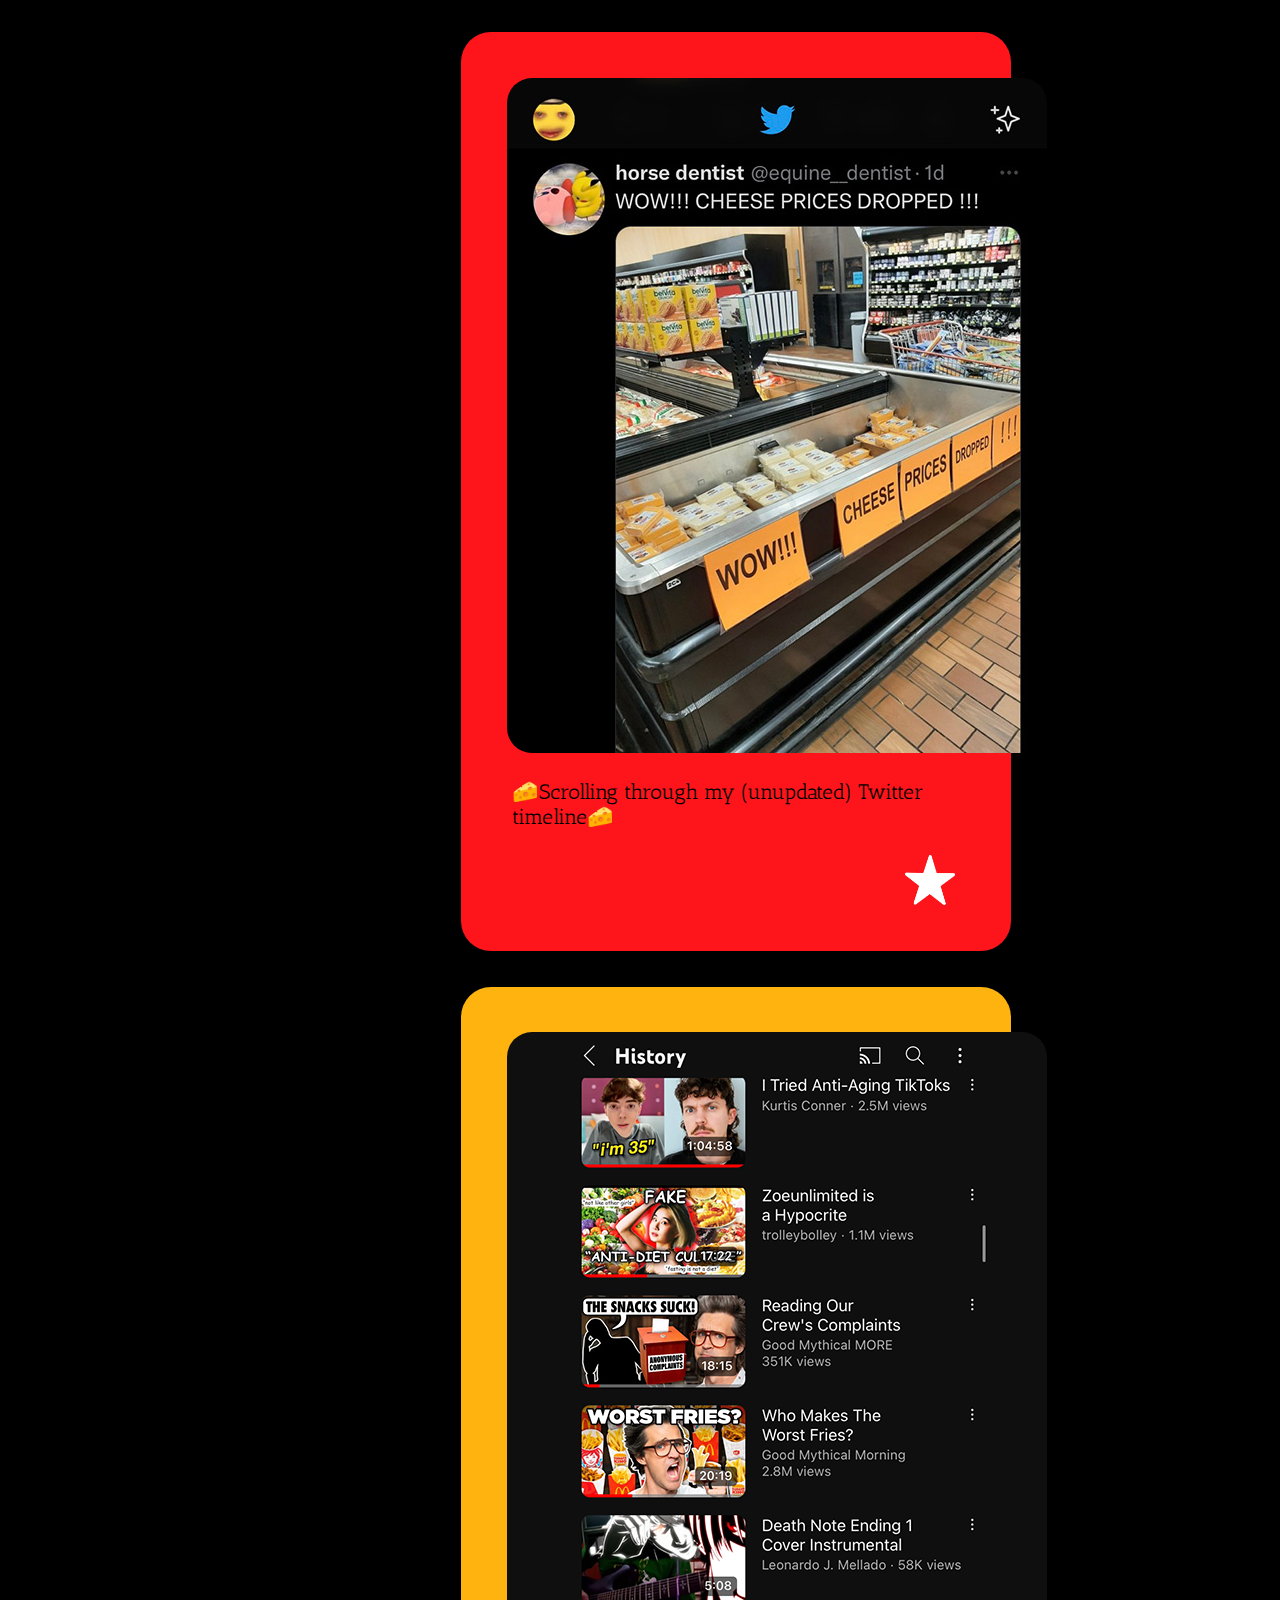
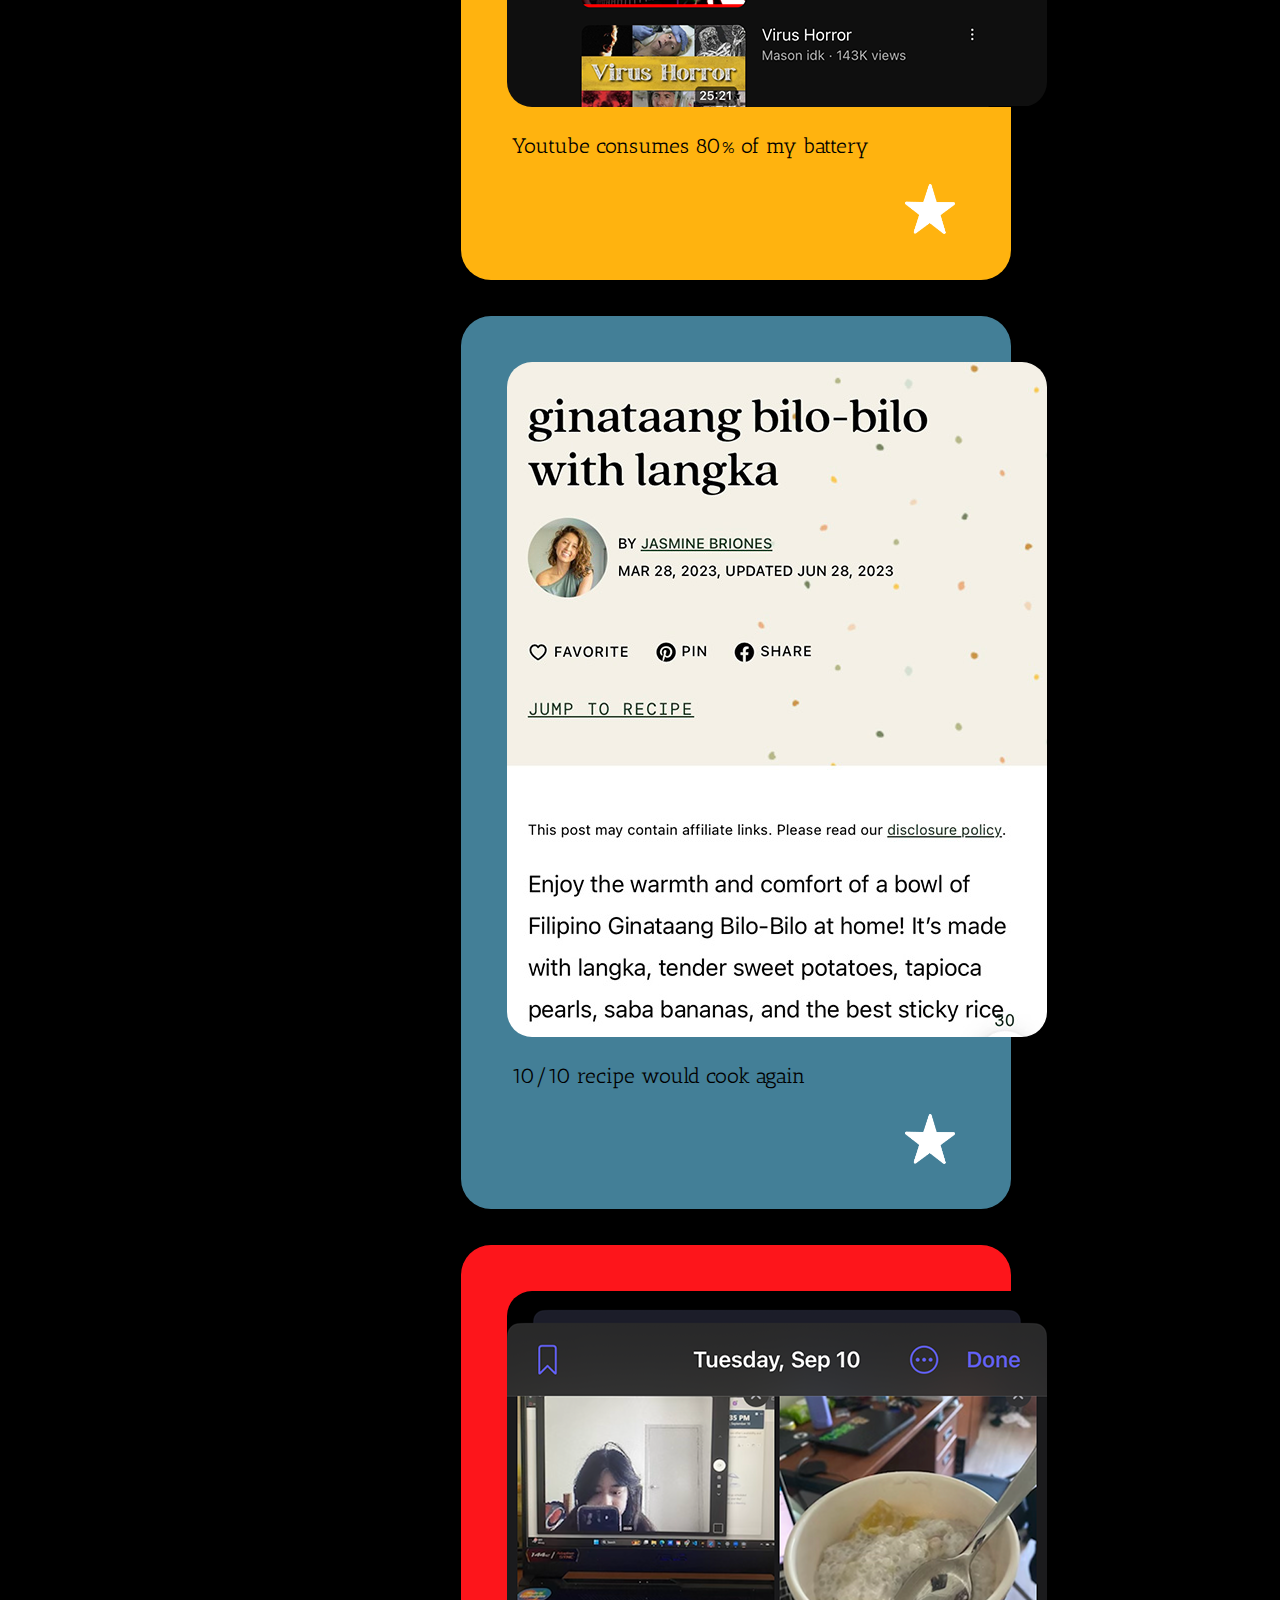
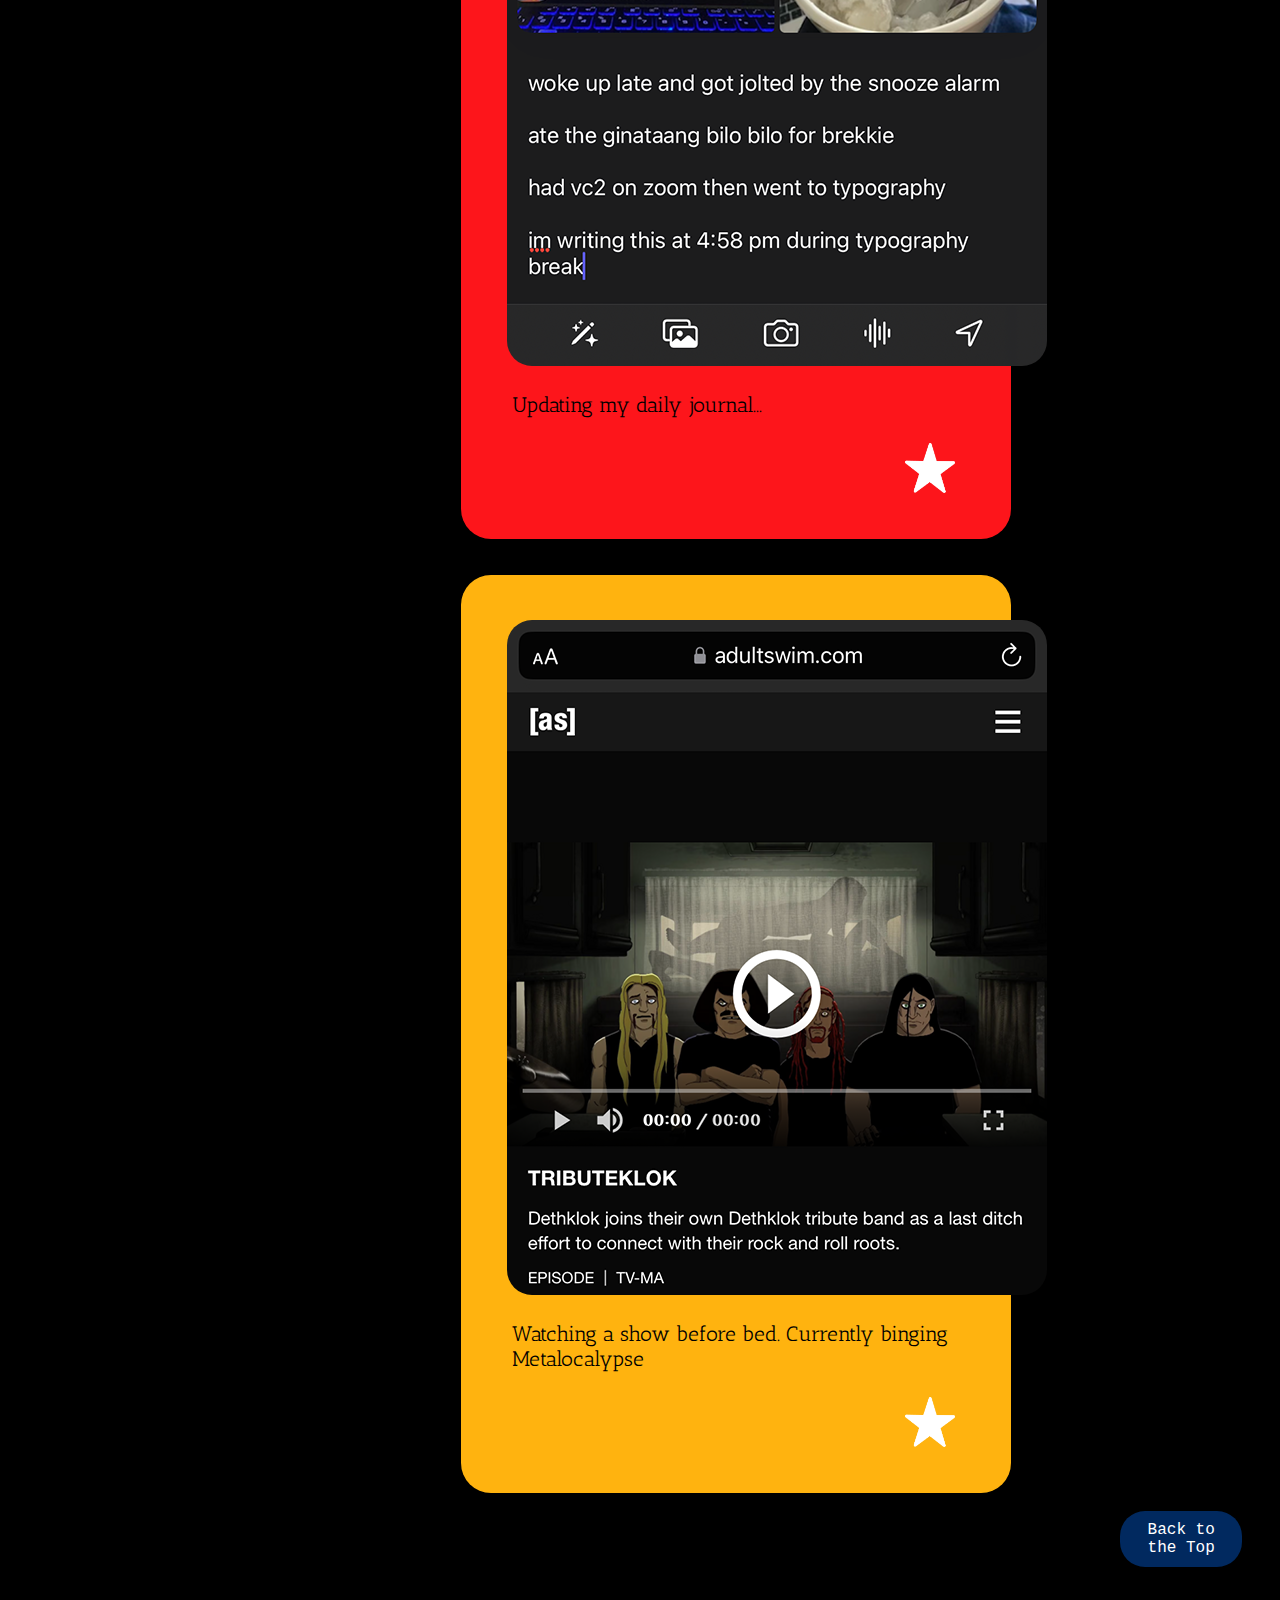
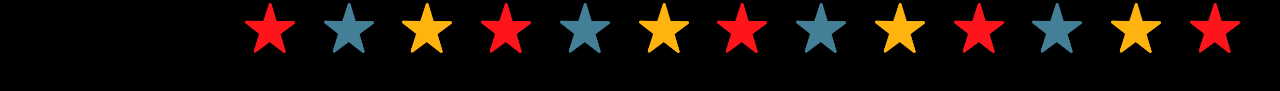
==== commit 755b8577: "update both sheets" ====
--- a/thefeed.html
+++ b/thefeed.html
@@ -23,7 +23,6 @@
         <div class="logo">
             <a href="index.html">
             <img src="./img/cat-gif1.gif" width="200px"> 
-            <!-- WHY ARE YOU CLIPPED -->
             </a>
         </div>
             <div class="navtext">
--- a/css/style.css
+++ b/css/style.css
@@ -80,17 +80,18 @@
     background-color: white;
     border-radius: 30px;
     padding: 2%;
-    height: 80vh; 
+    height: 74vh; 
     overflow-y: scroll;
+    /* scrollbar-color: #01295F white; */
+    scrollbar-width: none;
 }
-
 
 .alarms,.music,.yt,.dethklok{
     background-color: #FFB30F;
 
 }
 
-.notes,.yaya,.recipe{
+.concert,.yaya,.recipe{
     background-color: #437F97;
 }
 
@@ -101,7 +102,7 @@
 
 section{
     border-radius: 30px;
-    padding: 5%;
+    padding: 5.5%;
     width: 55%;
 }
 
